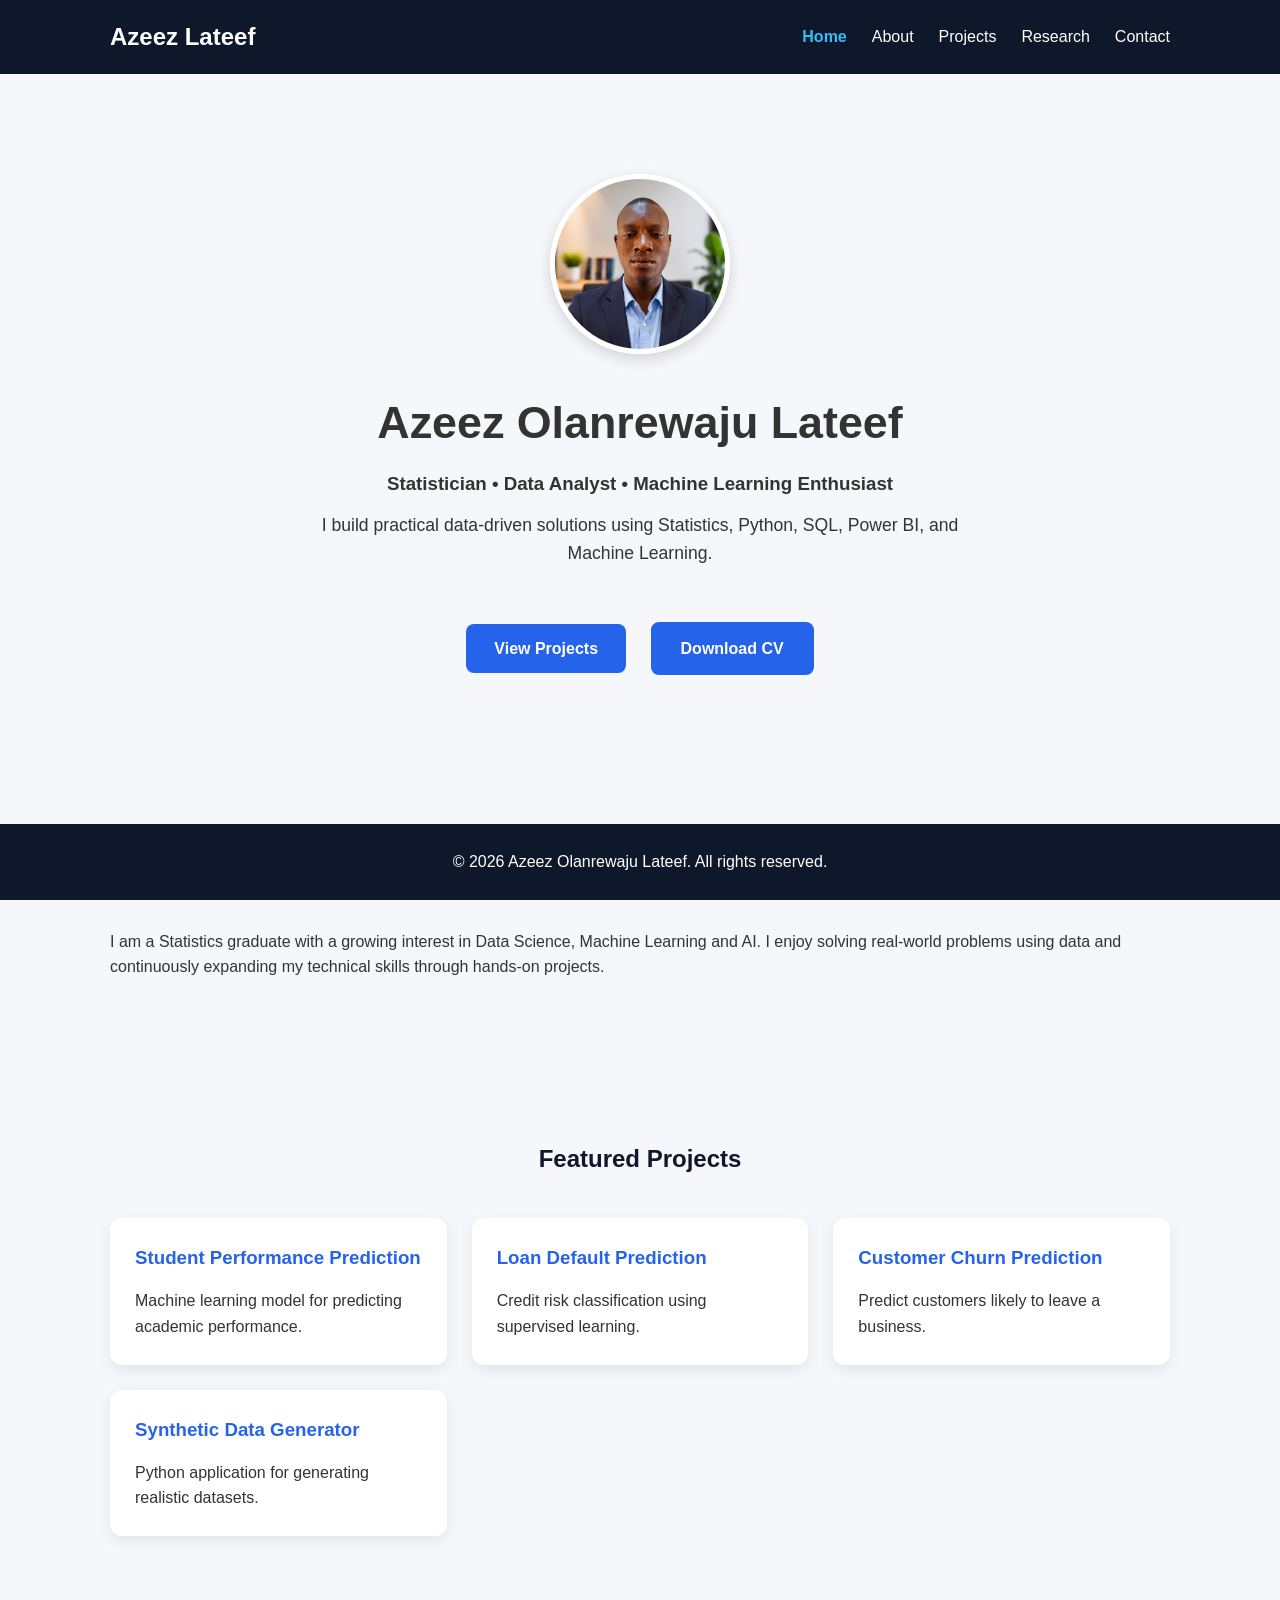
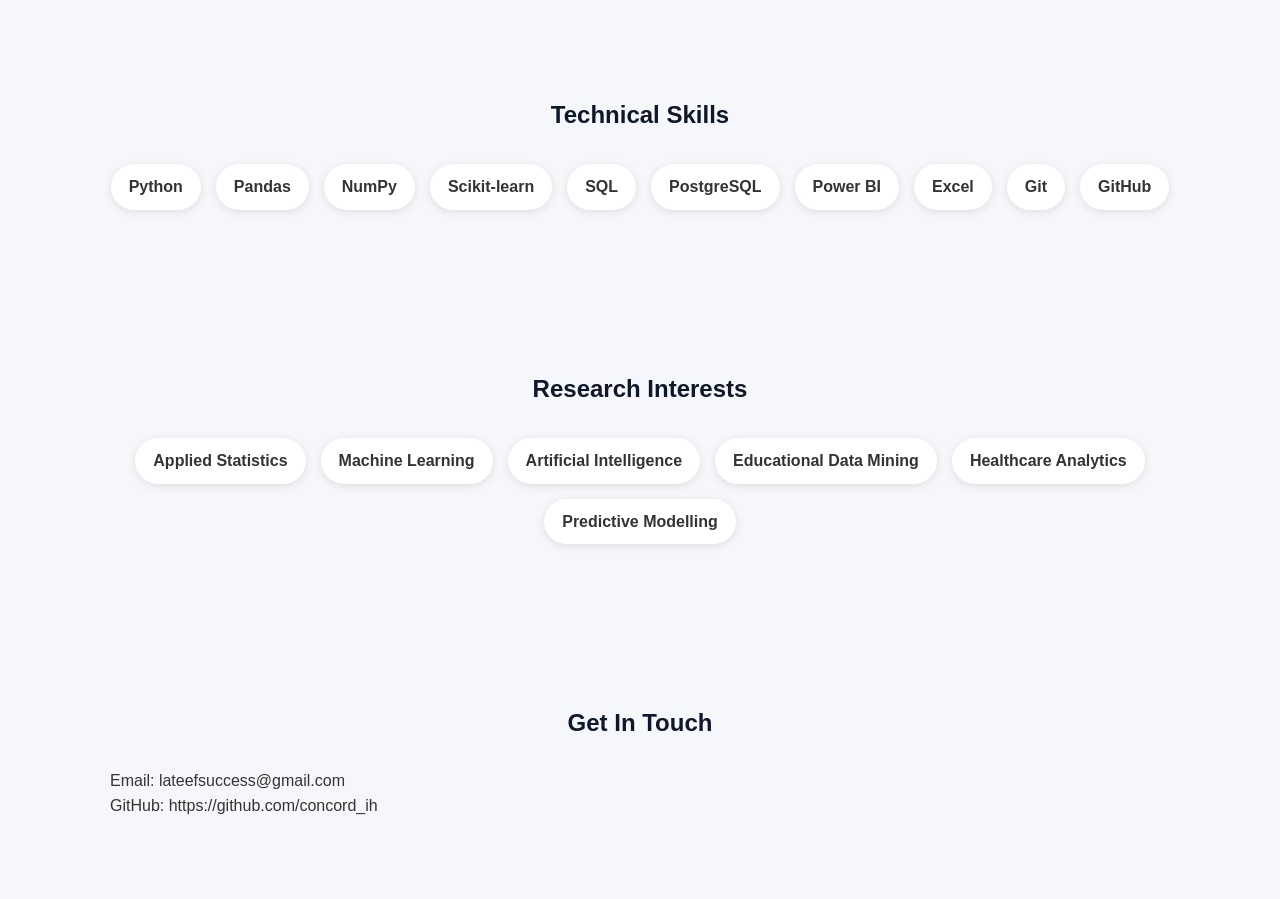
==== index.html @ 9a73d14c "Add files via upload" ====
<!DOCTYPE html>
<html lang="en">
<head>
    <meta charset="UTF-8">
    <meta name="viewport" content="width=device-width, initial-scale=1.0">
    <title>Azeez Olanrewaju Lateef | Portfolio</title>

    <link rel="stylesheet" href="css/style.css">
</head>
<body>

    <!-- Navigation -->
    <header>
        <nav>
            <h2>Azeez Lateef</h2>

            <ul>
                <li><a href="index.html">Home</a></li>
                <li><a href="about.html">About</a></li>
                <li><a href="projects.html">Projects</a></li>
                <li><a href="research.html">Research</a></li>
                <li><a href="contact.html">Contact</a></li>
            </ul>
        </nav>
    </header>

<!-- Hero -->
<section id="hero">

    <img src="images/profile-picture.png" alt="Azeez Olanrewaju Lateef">

    <h1>Azeez Olanrewaju Lateef</h1>

    <h3>Statistician • Data Analyst • Machine Learning Enthusiast</h3>

    <p>
        I build practical data-driven solutions using Statistics,
        Python, SQL, Power BI, and Machine Learning.
    </p>

    <div class="hero-buttons">
        <a class="btn" href="projects.html">View Projects</a>
        <a class="btn-outline" href="assets/cv.pdf" target="_blank">Download CV</a>
    </div>

</section>

    <!-- About Preview -->
    <section>

        <h2>About Me</h2>

        <p>
            I am a Statistics graduate with a growing interest in Data Science,
            Machine Learning and AI. I enjoy solving real-world problems using
            data and continuously expanding my technical skills through
            hands-on projects.
        </p>

    </section>

    <!-- Featured Projects -->
<section>

    <h2>Featured Projects</h2>

    <div class="projects">

        <div class="card">
            <h3>Student Performance Prediction</h3>
            <p>
                Machine learning model for predicting academic performance.
            </p>
        </div>

        <div class="card">
            <h3>Loan Default Prediction</h3>
            <p>
                Credit risk classification using supervised learning.
            </p>
        </div>

        <div class="card">
            <h3>Customer Churn Prediction</h3>
            <p>
                Predict customers likely to leave a business.
            </p>
        </div>

        <div class="card">
            <h3>Synthetic Data Generator</h3>
            <p>
                Python application for generating realistic datasets.
            </p>
        </div>

    </div>

</section>

    <!-- Skillset -->
     <section>

    <h2>Technical Skills</h2>

    <div class="skills">

        <span>Python</span>
        <span>Pandas</span>
        <span>NumPy</span>
        <span>Scikit-learn</span>
        <span>SQL</span>
        <span>PostgreSQL</span>
        <span>Power BI</span>
        <span>Excel</span>
        <span>Git</span>
        <span>GitHub</span>

    </div>

</section>

    <!-- Research -->
<section>

    <h2>Research Interests</h2>

    <div class="skills">

        <span>Applied Statistics</span>
        <span>Machine Learning</span>
        <span>Artificial Intelligence</span>
        <span>Educational Data Mining</span>
        <span>Healthcare Analytics</span>
        <span>Predictive Modelling</span>

    </div>

</section>

    <!-- Contact -->
<section>

    <h2>Get In Touch</h2>

    <p>Email: lateefsuccess@gmail.com</p>

    <p>GitHub: https://github.com/concord_ih</p>

</section>

    <!-- Footer -->
<footer>

    <p>&copy; 2026 Azeez Olanrewaju Lateef. All rights reserved.</p>

</footer>

    <script src="js/script.js"></script>

</body>
</html>
---- css/style.css ----
/* ---------- Reset ---------- */

*{
    margin:0;
    padding:0;
    box-sizing:border-box;
}

html{
    scroll-behavior:smooth;
}

body{
    font-family:Arial, Helvetica, sans-serif;
    line-height:1.6;
    background:#f5f7fa;
    color:#333;
}

/* ---------- Navigation ---------- */

header{
    background:#0f172a;
    color:#fff;
    position:sticky;
    top:0;
}

nav{
    max-width:1100px;
    margin:auto;
    display:flex;
    justify-content:space-between;
    align-items:center;
    padding:18px 20px;
}

nav ul{
    display:flex;
    list-style:none;
    gap:25px;
}

nav a{
    color:white;
    text-decoration:none;
    transition:.3s;
}

nav a:hover{
    color:#38bdf8;
}

/* ---------- General Sections ---------- */

section{
    max-width:1100px;
    margin:auto;
    padding:80px 20px;
}

section h2{
    text-align:center;
    margin-bottom:25px;
    color:#0f172a;
}

/* ---------- Hero ---------- */

#hero{
    text-align:center;
    padding:100px 20px;
}

#hero img{
    width:180px;
    height:180px;
    border-radius:50%;
    object-fit:cover;
    border:5px solid white;
    box-shadow:0 5px 15px rgba(0,0,0,.15);
    margin-bottom:25px;
}

#hero h1{
    font-size:2.8rem;
    margin-bottom:10px;
}

#hero p{
    max-width:700px;
    margin:12px auto;
    font-size:1.1rem;
}

#hero a{
    display:inline-block;
    margin-top:25px;
    padding:12px 28px;
    background:#2563eb;
    color:white;
    text-decoration:none;
    border-radius:8px;
    transition:.3s;
}

#hero a:hover{
    background:#1d4ed8;
}

/* ---------- Lists ---------- */

section ul{
    max-width:700px;
    margin:20px auto;
}

section li{
    margin:10px 0;
}

/* ---------- Contact ---------- */

#contact p{
    text-align:center;
    margin:10px 0;
}

/* ---------- Footer ---------- */

footer{
    background:#0f172a;
    color:white;
    text-align:center;
    padding:25px;
    position: fixed;
    bottom: 0;
    left: 0;
    width: 100%;
}

/* ---------- Responsive ---------- */

@media(max-width:768px){

    nav{
        flex-direction:column;
        gap:15px;
    }

    nav ul{
        flex-wrap:wrap;
        justify-content:center;
        gap:15px;
    }

    #hero h1{
        font-size:2rem;
    }

    #hero p{
        font-size:1rem;
    }
}

/* Buttons */

.hero-buttons{
    margin-top:30px;
}

.btn,
.btn-outline{
    display:inline-block;
    margin:10px;
    padding:12px 25px;
    text-decoration:none;
    border-radius:8px;
    font-weight:bold;
}

.btn{
    background:#2563eb;
    color:white;
}

.btn:hover{
    background:#1d4ed8;
}

.btn-outline{
    border:2px solid #2563eb;
    color:#2563eb;
}

.btn-outline:hover{
    background:#2563eb;
    color:white;
}

/* Skills */

.skills{
    display:flex;
    flex-wrap:wrap;
    justify-content:center;
    gap:15px;
    margin-top:30px;
}

.skills span{
    background:white;
    padding:10px 18px;
    border-radius:25px;
    box-shadow:0 2px 8px rgba(0,0,0,.1);
    font-weight:bold;
}

/* Project Cards */

.projects{
    display:grid;
    grid-template-columns:repeat(auto-fit,minmax(250px,1fr));
    gap:25px;
    margin-top:40px;
}

.card{
    background:white;
    padding:25px;
    border-radius:12px;
    box-shadow:0 5px 15px rgba(0,0,0,.08);
    transition:.3s;
}

.card:hover{
    transform:translateY(-8px);
}

.card h3{
    margin-bottom:15px;
    color:#2563eb;
}
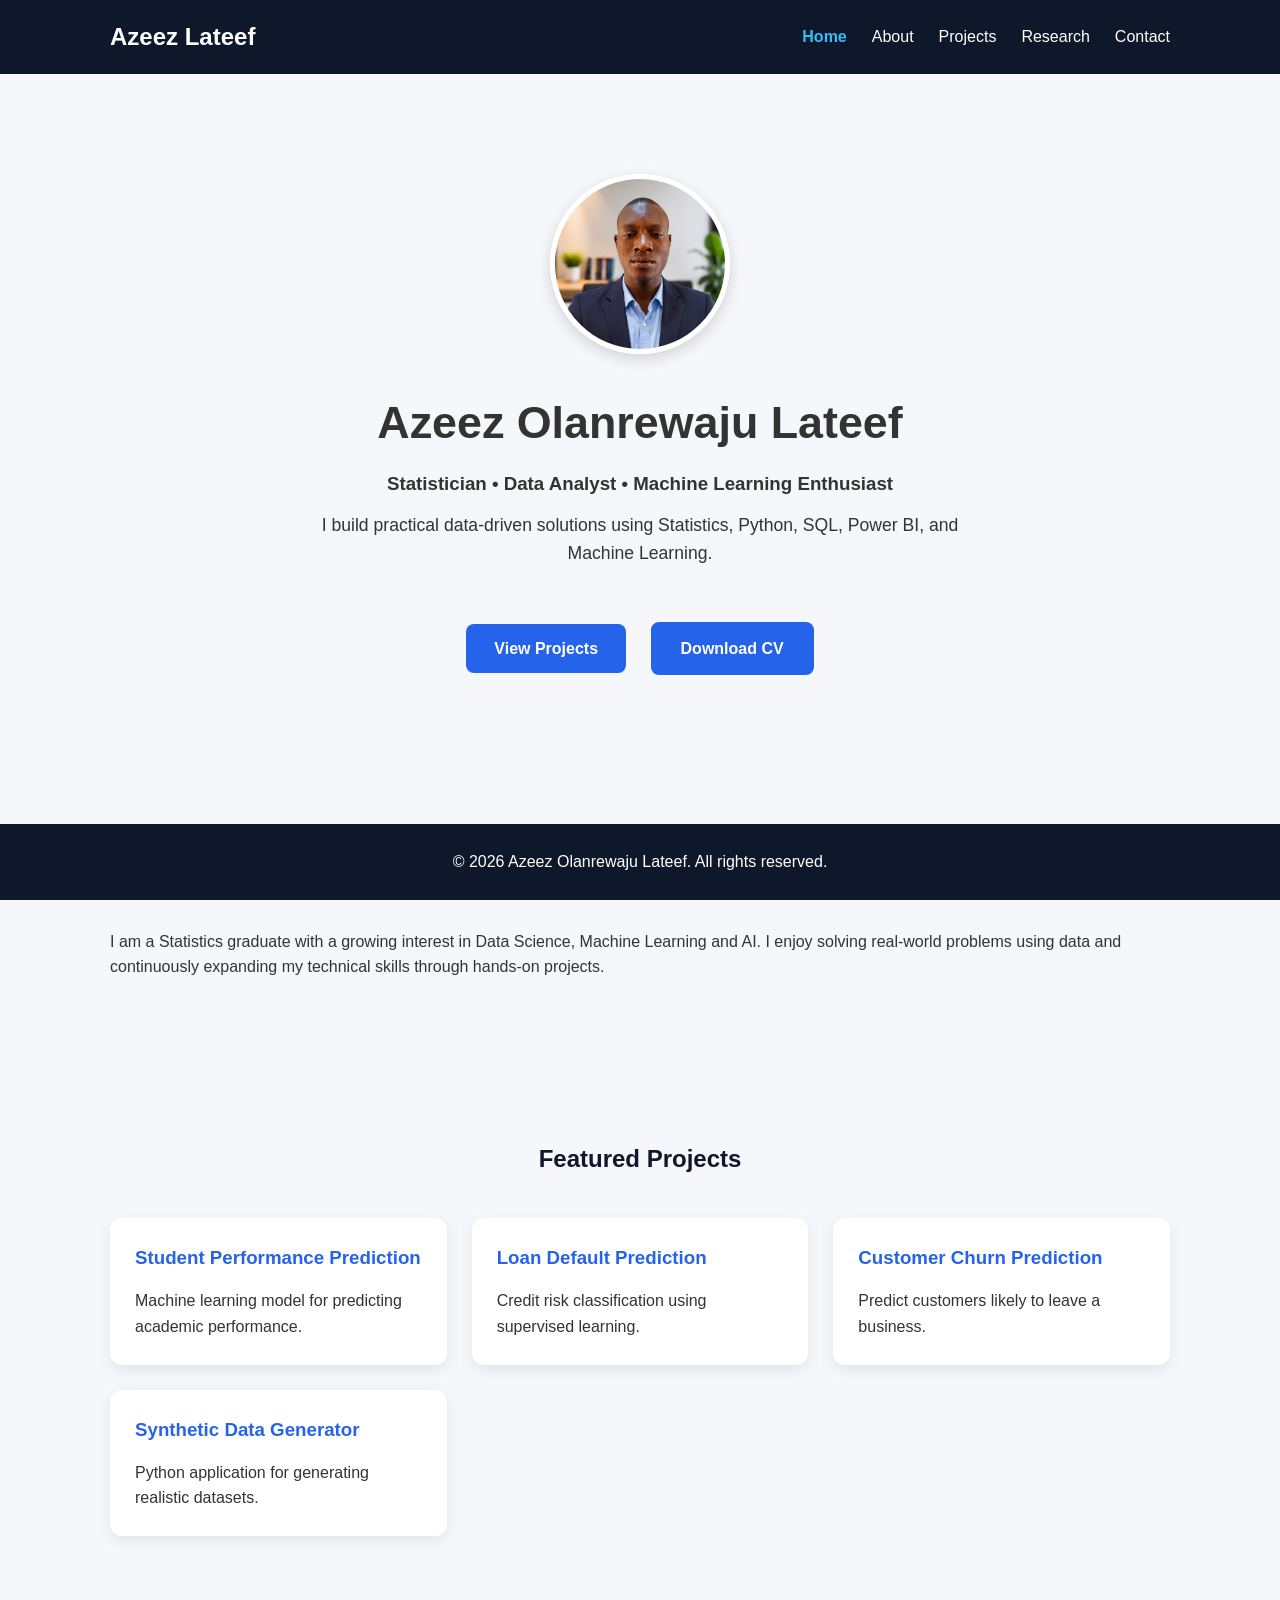
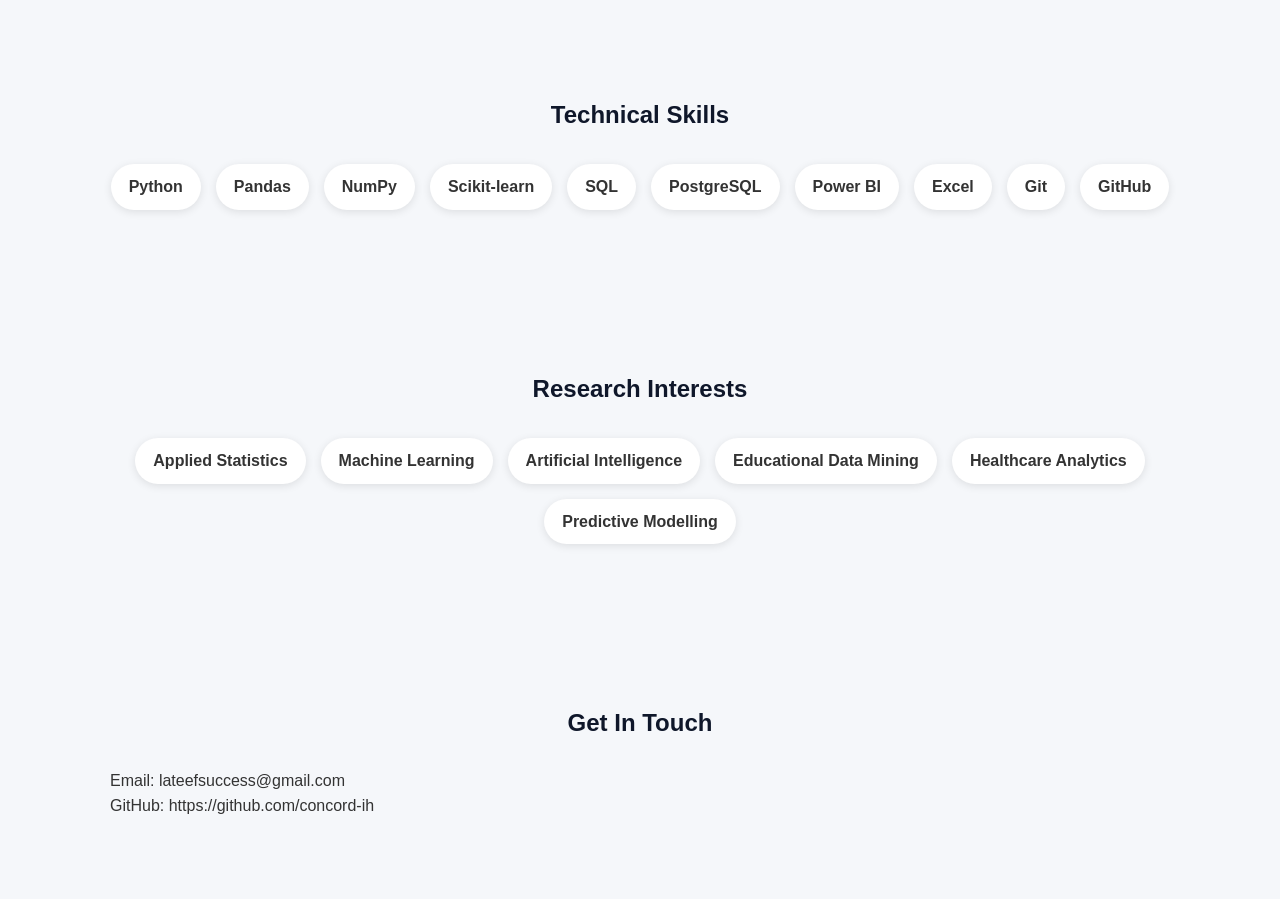
==== commit b4a1c7fd: "Update index.html" ====
--- a/index.html
+++ b/index.html
@@ -145,7 +145,7 @@
 
     <p>Email: lateefsuccess@gmail.com</p>
 
-    <p>GitHub: https://github.com/concord_ih</p>
+    <p>GitHub: https://github.com/concord-ih</p>
 
 </section>
 
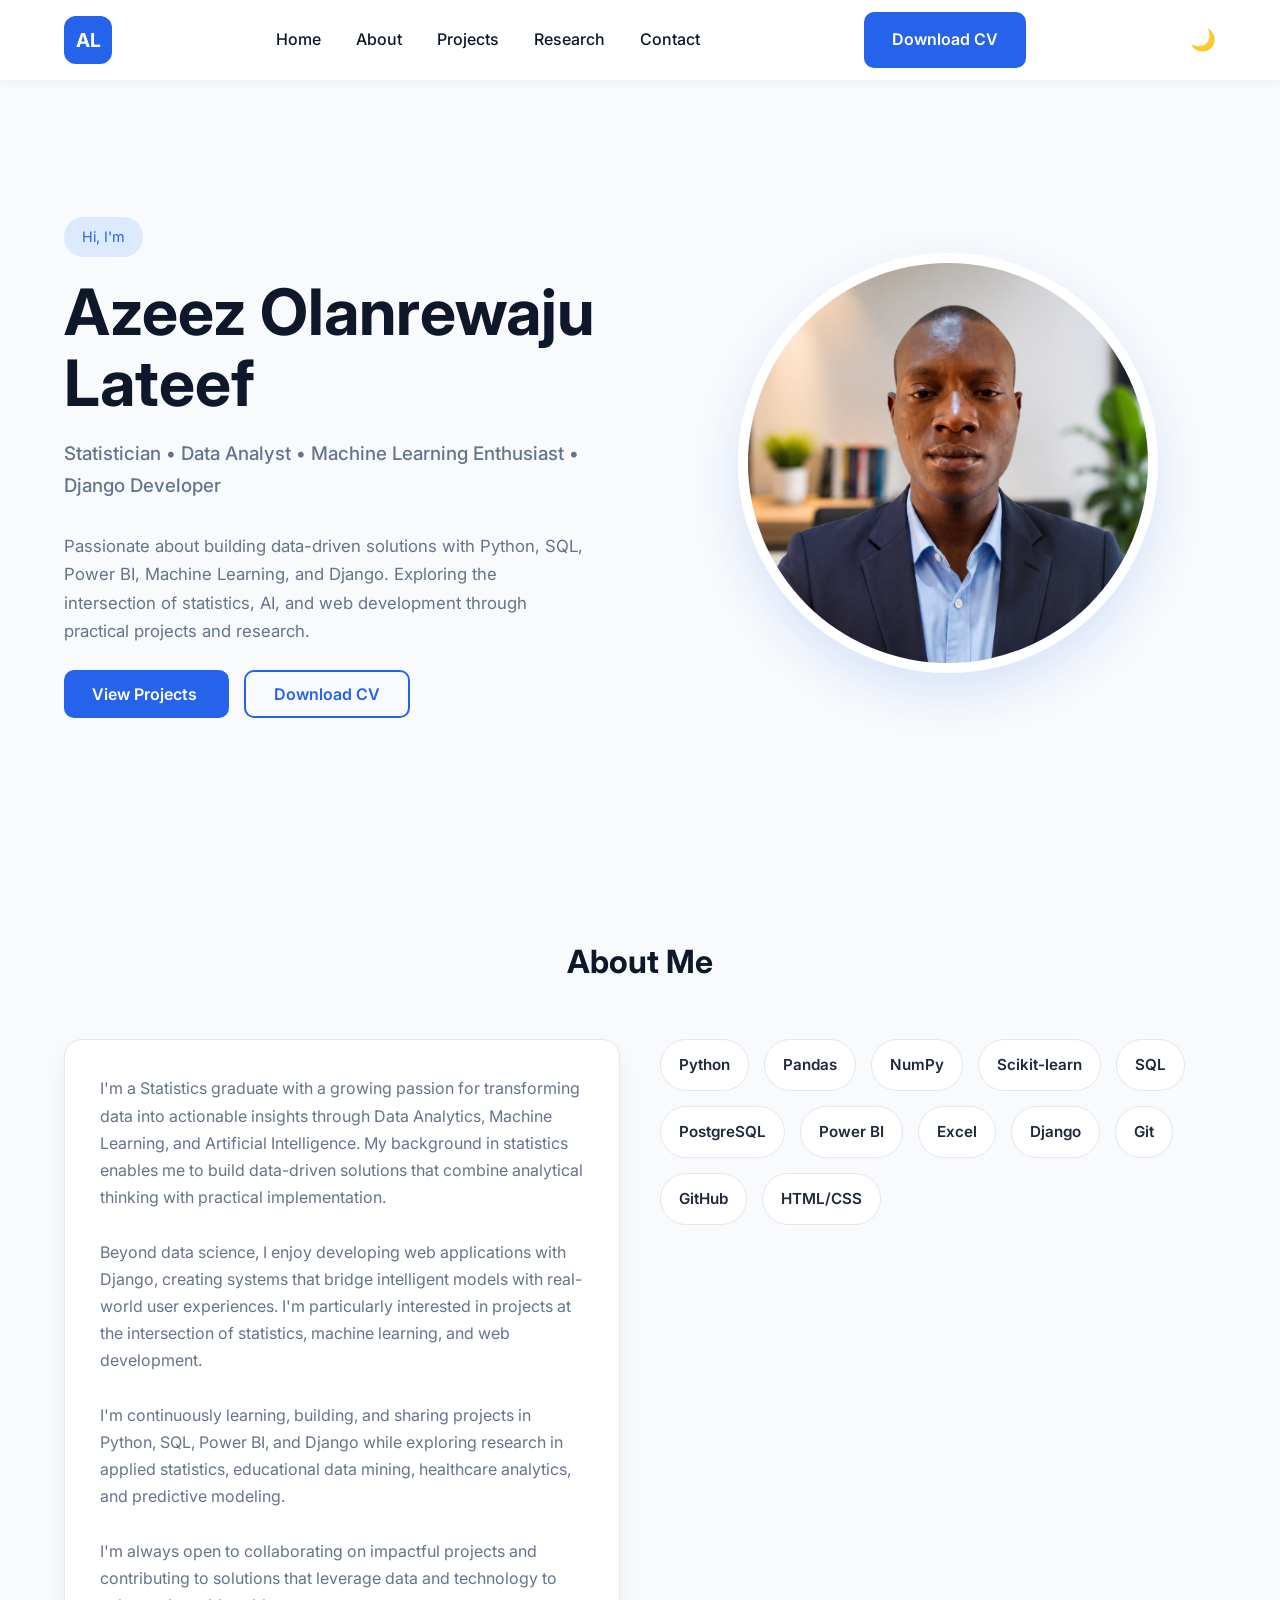
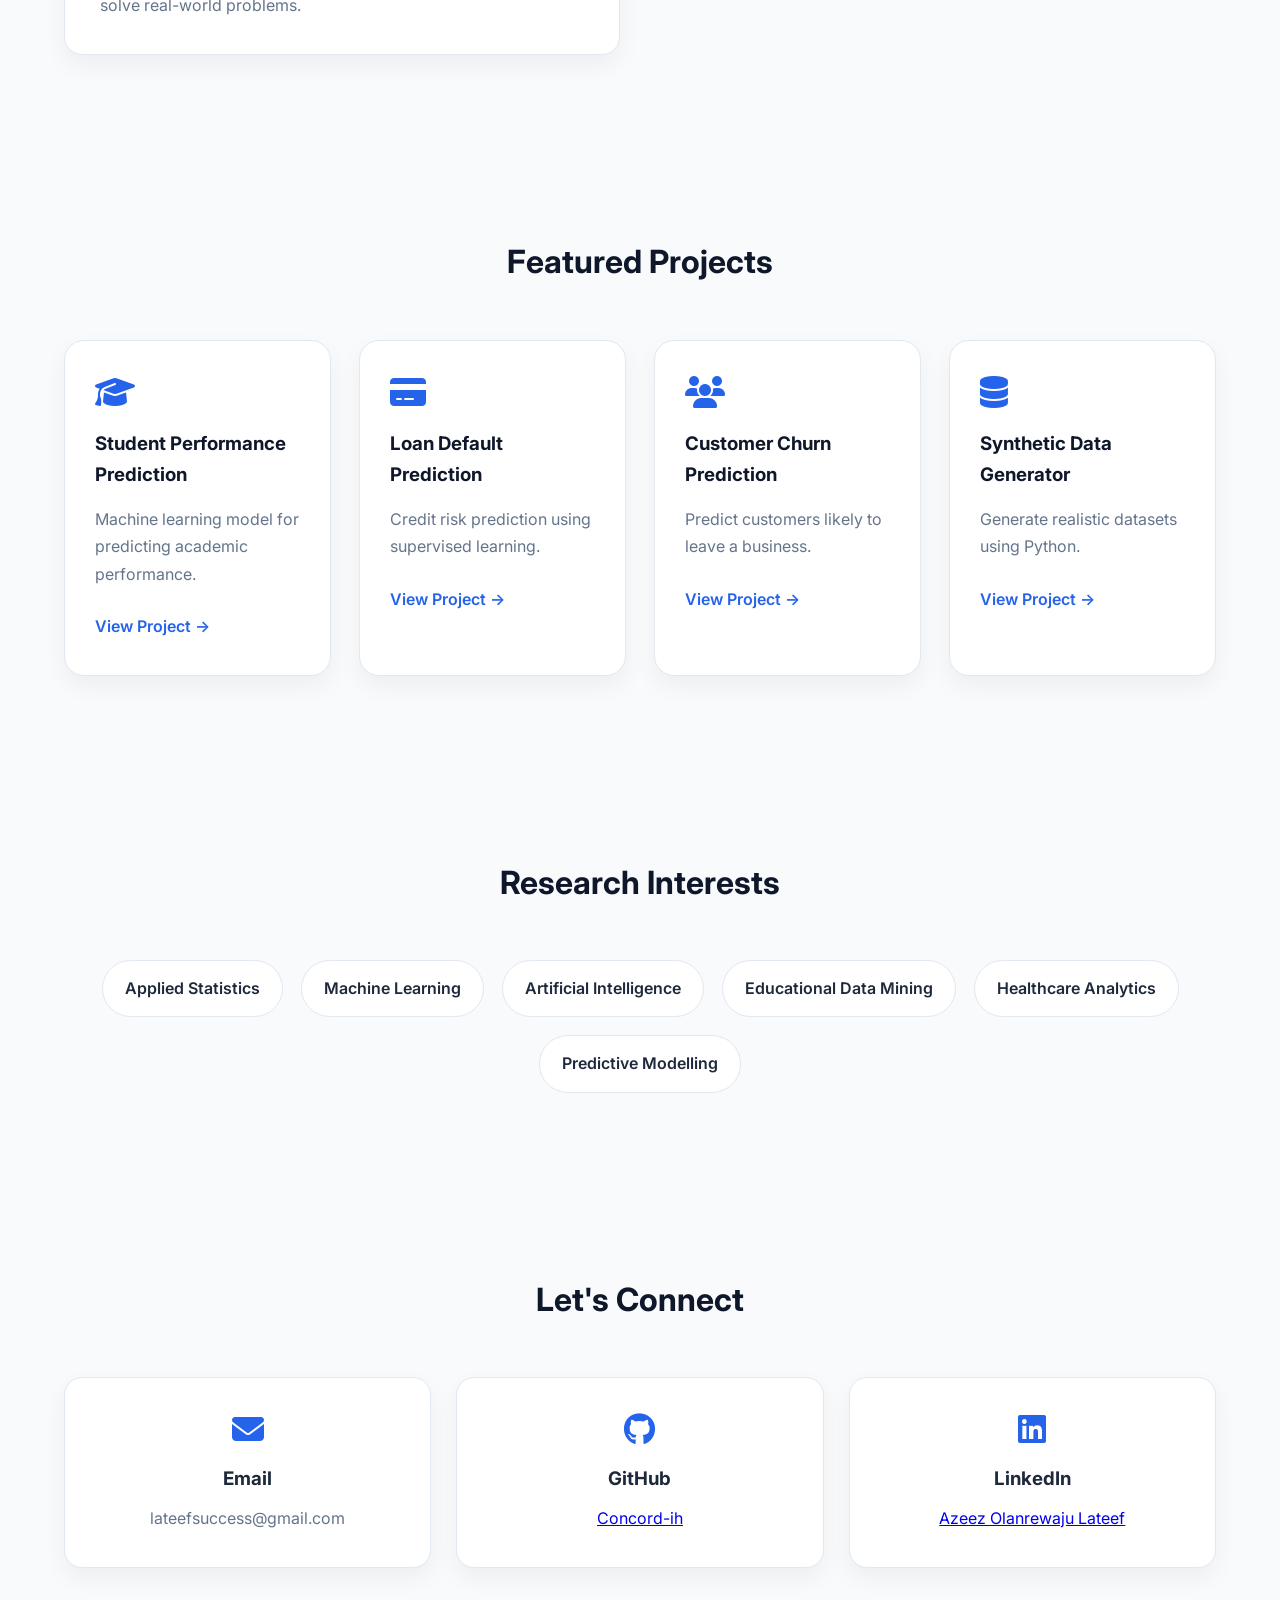
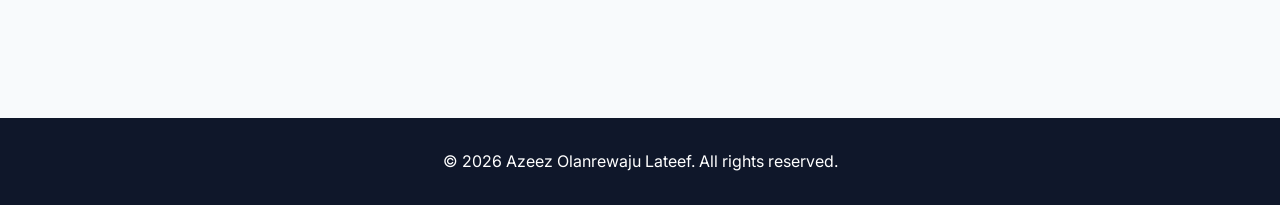
==== commit cfdc927c: "Revert to a single page design" ====
--- a/index.html
+++ b/index.html
@@ -1,162 +1,414 @@
 <!DOCTYPE html>
 <html lang="en">
+
 <head>
+
     <meta charset="UTF-8">
     <meta name="viewport" content="width=device-width, initial-scale=1.0">
+
     <title>Azeez Olanrewaju Lateef | Portfolio</title>
 
+    <!-- Google Font -->
+    <link rel="preconnect" href="https://fonts.googleapis.com">
+    <link rel="preconnect" href="https://fonts.gstatic.com" crossorigin>
+
+    <link href="https://fonts.googleapis.com/css2?family=Inter:wght@300;400;500;600;700;800&display=swap" rel="stylesheet">
+
+    <!-- Font Awesome -->
+    <link rel="stylesheet"
+    href="https://cdnjs.cloudflare.com/ajax/libs/font-awesome/6.7.2/css/all.min.css">
+
     <link rel="stylesheet" href="css/style.css">
+
 </head>
+
 <body>
 
-    <!-- Navigation -->
-    <header>
-        <nav>
-            <h2>Azeez Lateef</h2>
-
-            <ul>
-                <li><a href="index.html">Home</a></li>
-                <li><a href="about.html">About</a></li>
-                <li><a href="projects.html">Projects</a></li>
-                <li><a href="research.html">Research</a></li>
-                <li><a href="contact.html">Contact</a></li>
-            </ul>
-        </nav>
-    </header>
-
-<!-- Hero -->
-<section id="hero">
-
-    <img src="images/profile-picture.png" alt="Azeez Olanrewaju Lateef">
-
-    <h1>Azeez Olanrewaju Lateef</h1>
-
-    <h3>Statistician • Data Analyst • Machine Learning Enthusiast</h3>
-
-    <p>
-        I build practical data-driven solutions using Statistics,
-        Python, SQL, Power BI, and Machine Learning.
-    </p>
-
-    <div class="hero-buttons">
-        <a class="btn" href="projects.html">View Projects</a>
-        <a class="btn-outline" href="assets/cv.pdf" target="_blank">Download CV</a>
+<!-- ================= NAVBAR ================= -->
+
+<header>
+
+    <nav class="container">
+
+        <div class="logo">
+            AL
+        </div>
+
+        <ul>
+
+            <li><a href="#home">Home</a></li>
+
+            <li><a href="#about">About</a></li>
+
+            <li><a href="#projects">Projects</a></li>
+
+            <li><a href="#research">Research</a></li>
+
+            <li><a href="#contact">Contact</a></li>
+
+        </ul>
+
+        <a href="assets/cv.pdf" class="btn" target="_blank">
+            Download CV
+        </a>
+
+        <button class="theme-btn">
+    🌙
+        </button>
+
+    </nav>
+
+</header>
+
+
+
+<!-- ================= HERO ================= -->
+
+
+<section id="home" class="hero container">
+
+    <div class="hero-text">
+
+        <span class="badge">
+            Hi, I'm
+        </span>
+
+        <h1>
+            Azeez Olanrewaju Lateef
+        </h1>
+
+        <h3>
+            Statistician • Data Analyst • Machine Learning Enthusiast • Django Developer
+        </h3>
+
+        <p>
+
+            Passionate about building data-driven solutions with Python,
+            SQL, Power BI, Machine Learning, and Django.
+            Exploring the intersection of statistics, AI,
+            and web development through practical projects and research.
+
+        </p>
+
+        <div class="buttons">
+
+            <a href="#projects" class="btn">
+
+                View Projects
+
+            </a>
+
+            <a href="assets/cv.pdf"
+            class="btn-outline"
+            target="_blank">
+
+                Download CV
+
+            </a>
+
+        </div>
+
+    </div>
+
+
+    <div class="hero-image">
+
+        <img src="images/profile-picture.png"
+        alt="Profile">
+
+    </div>
+
+</section
+
+<!-- ================= ABOUT ================= -->
+
+<section id="about" class="container">
+
+    <div class="section-title">
+
+        <h2>About Me</h2>
+
+    </div>
+
+
+    <div class="about-grid">
+
+        <div class="about-card">
+
+            <p>
+
+                I'm a Statistics graduate with a growing passion for transforming data into actionable insights
+                through Data Analytics, Machine Learning, and Artificial Intelligence.
+                My background in statistics enables me to build data-driven solutions that
+                combine analytical thinking with practical implementation.
+
+            </p>
+
+            <br>
+
+            <p>
+
+                Beyond data science, I enjoy developing web applications with Django, creating systems that bridge intelligent
+                models with real-world user experiences.
+                I'm particularly interested in projects at the intersection of statistics, machine learning, and web development.
+
+            </p>
+
+            <br>
+
+            <p>
+
+                I'm continuously learning, building, and sharing projects in Python, SQL, Power BI,
+                and Django while exploring research in applied statistics, educational data mining,
+                healthcare analytics, and predictive modeling.
+
+            </p>
+
+            <br>
+
+            <p>
+
+                I'm always open to collaborating on impactful projects and contributing to solutions that
+                leverage data and technology to solve real-world problems.
+
+            </p>
+
+        </div>
+
+
+        <div class="skills">
+
+            <span>Python</span>
+
+            <span>Pandas</span>
+
+            <span>NumPy</span>
+
+            <span>Scikit-learn</span>
+
+            <span>SQL</span>
+
+            <span>PostgreSQL</span>
+
+            <span>Power BI</span>
+
+            <span>Excel</span>
+
+            <span>Django</span>
+
+            <span>Git</span>
+
+            <span>GitHub</span>
+
+            <span>HTML/CSS</span>
+
+        </div>
+
     </div>
 
 </section>
 
-    <!-- About Preview -->
-    <section>
-
-        <h2>About Me</h2>
-
-        <p>
-            I am a Statistics graduate with a growing interest in Data Science,
-            Machine Learning and AI. I enjoy solving real-world problems using
-            data and continuously expanding my technical skills through
-            hands-on projects.
-        </p>
-
-    </section>
-
-    <!-- Featured Projects -->
-<section>
-
-    <h2>Featured Projects</h2>
-
-    <div class="projects">
+
+
+
+<!-- ================= PROJECTS ================= -->
+
+<section id="projects" class="container">
+
+    <div class="section-title">
+
+        <h2>Featured Projects</h2>
+
+    </div>
+
+
+    <div class="project-grid">
 
         <div class="card">
-            <h3>Student Performance Prediction</h3>
-            <p>
+
+            <i class="fa-solid fa-graduation-cap"></i>
+
+            <h3>
+
+                Student Performance Prediction
+
+            </h3>
+
+            <p>
+
                 Machine learning model for predicting academic performance.
-            </p>
-        </div>
+
+            </p>
+
+            <a href="#">View Project →</a>
+
+        </div>
+
+
 
         <div class="card">
-            <h3>Loan Default Prediction</h3>
-            <p>
-                Credit risk classification using supervised learning.
-            </p>
-        </div>
+
+            <i class="fa-solid fa-credit-card"></i>
+
+            <h3>
+
+                Loan Default Prediction
+
+            </h3>
+
+            <p>
+
+                Credit risk prediction using supervised learning.
+
+            </p>
+
+            <a href="#">View Project →</a>
+
+        </div>
+
+
 
         <div class="card">
-            <h3>Customer Churn Prediction</h3>
-            <p>
+
+            <i class="fa-solid fa-users"></i>
+
+            <h3>
+
+                Customer Churn Prediction
+
+            </h3>
+
+            <p>
+
                 Predict customers likely to leave a business.
-            </p>
-        </div>
+
+            </p>
+
+            <a href="#">View Project →</a>
+
+        </div>
+
+
 
         <div class="card">
-            <h3>Synthetic Data Generator</h3>
-            <p>
-                Python application for generating realistic datasets.
-            </p>
+
+            <i class="fa-solid fa-database"></i>
+
+            <h3>
+
+                Synthetic Data Generator
+
+            </h3>
+
+            <p>
+
+                Generate realistic datasets using Python.
+
+            </p>
+
+            <a href="#">View Project →</a>
+
         </div>
 
     </div>
 
 </section>
 
-    <!-- Skillset -->
-     <section>
-
-    <h2>Technical Skills</h2>
-
-    <div class="skills">
-
-        <span>Python</span>
-        <span>Pandas</span>
-        <span>NumPy</span>
-        <span>Scikit-learn</span>
-        <span>SQL</span>
-        <span>PostgreSQL</span>
-        <span>Power BI</span>
-        <span>Excel</span>
-        <span>Git</span>
-        <span>GitHub</span>
+
+
+
+<!-- ================= RESEARCH ================= -->
+
+<section id="research" class="container">
+
+    <div class="section-title">
+
+        <h2>Research Interests</h2>
+
+    </div>
+
+
+    <div class="research">
+
+        <span>Applied Statistics</span>
+
+        <span>Machine Learning</span>
+
+        <span>Artificial Intelligence</span>
+
+        <span>Educational Data Mining</span>
+
+        <span>Healthcare Analytics</span>
+
+        <span>Predictive Modelling</span>
 
     </div>
 
 </section>
 
-    <!-- Research -->
-<section>
-
-    <h2>Research Interests</h2>
-
-    <div class="skills">
-
-        <span>Applied Statistics</span>
-        <span>Machine Learning</span>
-        <span>Artificial Intelligence</span>
-        <span>Educational Data Mining</span>
-        <span>Healthcare Analytics</span>
-        <span>Predictive Modelling</span>
+
+
+
+<!-- ================= CONTACT ================= -->
+
+<section id="contact" class="container">
+
+    <div class="section-title">
+
+        <h2>Let's Connect</h2>
+
+    </div>
+
+
+    <div class="contact-grid">
+
+        <div class="contact-card">
+
+            <i class="fa-solid fa-envelope"></i>
+
+            <h3>Email</h3>
+
+            <p>lateefsuccess@gmail.com</p>
+
+        </div>
+
+
+
+        <div class="contact-card">
+
+            <i class="fa-brands fa-github"></i>
+
+            <h3>GitHub</h3>
+
+            <p><a href="http://github.com/Concord-ih">Concord-ih</a></p>
+
+        </div>
+
+
+
+        <div class="contact-card">
+
+            <i class="fa-brands fa-linkedin"></i>
+
+            <h3>LinkedIn</h3>
+
+            <p><a href="http://www.linkedin.com/in/azeez-olanrewaju-lateef-12a8ba190">Azeez Olanrewaju Lateef</a></p>
+
+        </div>
 
     </div>
 
 </section>
 
-    <!-- Contact -->
-<section>
-
-    <h2>Get In Touch</h2>
-
-    <p>Email: lateefsuccess@gmail.com</p>
-
-    <p>GitHub: https://github.com/concord-ih</p>
-
-</section>
-
-    <!-- Footer -->
+
+
+
 <footer>
 
-    <p>&copy; 2026 Azeez Olanrewaju Lateef. All rights reserved.</p>
+    © 2026 Azeez Olanrewaju Lateef. All rights reserved.
 
 </footer>
 
-    <script src="js/script.js"></script>
-
 </body>
+
 </html>
--- a/css/style.css
+++ b/css/style.css
@@ -1,4 +1,6 @@
-/* ---------- Reset ---------- */
+/* ===========================
+   RESET
+=========================== */
 
 *{
     margin:0;
@@ -11,233 +13,773 @@
 }
 
 body{
-    font-family:Arial, Helvetica, sans-serif;
-    line-height:1.6;
-    background:#f5f7fa;
-    color:#333;
-}
-
-/* ---------- Navigation ---------- */
+    font-family:'Inter',sans-serif;
+    background:#f8fafc;
+    color:#1e293b;
+    line-height:1.7;
+}
+
+/* ===========================
+   VARIABLES
+=========================== */
+
+:root{
+
+    --primary:#2563eb;
+    --dark:#0f172a;
+    --light:#ffffff;
+    --gray:#64748b;
+    --border:#e2e8f0;
+
+}
+
+/* ===========================
+   GLOBAL
+=========================== */
+
+.container{
+
+    width:90%;
+    max-width:1200px;
+    margin:auto;
+
+}
+
+section{
+
+    padding:90px 0;
+
+}
+
+.section-title{
+
+    text-align:center;
+    margin-bottom:50px;
+
+}
+
+.section-title h2{
+
+    font-size:2rem;
+    color:var(--dark);
+
+}
+
+/* ===========================
+   NAVBAR
+=========================== */
 
 header{
-    background:#0f172a;
-    color:#fff;
+
     position:sticky;
     top:0;
+    background:white;
+    z-index:1000;
+    box-shadow:0 2px 12px rgba(0,0,0,.05);
+
 }
 
 nav{
-    max-width:1100px;
-    margin:auto;
+
+    height:80px;
+
     display:flex;
+
+    align-items:center;
+
     justify-content:space-between;
+
+}
+
+.logo{
+
+    width:48px;
+
+    height:48px;
+
+    border-radius:12px;
+
+    background:var(--primary);
+
+    color:white;
+
+    display:flex;
+
+    justify-content:center;
+
     align-items:center;
-    padding:18px 20px;
+
+    font-weight:700;
+
+    font-size:1.2rem;
+
 }
 
 nav ul{
+
+    list-style:none;
+
     display:flex;
-    list-style:none;
+
+    gap:35px;
+
+}
+
+nav ul li a{
+
+    text-decoration:none;
+
+    color:var(--dark);
+
+    font-weight:500;
+
+    transition:.3s;
+
+}
+
+nav ul li a:hover{
+
+    color:var(--primary);
+
+}
+
+/* ===========================
+   BUTTONS
+=========================== */
+
+.btn{
+
+    background:var(--primary);
+
+    color:white;
+
+    text-decoration:none;
+
+    padding:14px 28px;
+
+    border-radius:10px;
+
+    font-weight:600;
+
+    transition:.3s;
+
+}
+
+.btn:hover{
+
+    background:#1d4ed8;
+
+}
+
+.btn-outline{
+
+    border:2px solid var(--primary);
+
+    color:var(--primary);
+
+    text-decoration:none;
+
+    padding:12px 28px;
+
+    border-radius:10px;
+
+    font-weight:600;
+
+    margin-left:15px;
+
+    transition:.3s;
+
+}
+
+.btn-outline:hover{
+
+    background:var(--primary);
+
+    color:white;
+
+}
+
+/* ===========================
+   HERO
+=========================== */
+
+.hero{
+
+    display:grid;
+
+    grid-template-columns:1fr 1fr;
+
+    gap:80px;
+
+    align-items:center;
+
+    min-height:85vh;
+
+}
+
+.badge{
+
+    display:inline-block;
+
+    background:#dbeafe;
+
+    color:var(--primary);
+
+    padding:8px 18px;
+
+    border-radius:30px;
+
+    font-size:.9rem;
+
+    margin-bottom:20px;
+
+}
+
+.hero h1{
+
+    font-size:4rem;
+
+    line-height:1.1;
+
+    color:var(--dark);
+
+}
+
+.hero h3{
+
+    margin-top:20px;
+
+    color:var(--gray);
+
+    font-weight:500;
+
+}
+
+.hero p{
+
+    margin:30px 0;
+
+    font-size:1.05rem;
+
+    color:var(--gray);
+
+    max-width:520px;
+
+}
+
+.buttons{
+
+    margin-top:35px;
+
+}
+
+.hero-image{
+
+    display:flex;
+
+    justify-content:center;
+
+}
+
+.hero-image img{
+
+    width:420px;
+
+    height:420px;
+
+    border-radius:50%;
+
+    object-fit:cover;
+
+    border:10px solid white;
+
+    box-shadow:0 20px 50px rgba(37,99,235,.15);
+
+}
+
+
+
+
+
+/* ===========================
+   ABOUT
+=========================== */
+
+.about-grid{
+
+    display:grid;
+
+    grid-template-columns:1fr 1fr;
+
+    gap:40px;
+
+    align-items:start;
+
+}
+
+.about-card{
+
+    background:var(--light);
+
+    padding:35px;
+
+    border-radius:18px;
+
+    box-shadow:0 10px 25px rgba(15,23,42,.05);
+
+    border:1px solid var(--border);
+
+}
+
+.about-card p{
+
+    color:var(--gray);
+
+}
+
+/* ===========================
+   SKILLS
+=========================== */
+
+.skills{
+
+    display:flex;
+
+    flex-wrap:wrap;
+
+    gap:15px;
+
+}
+
+.skills span{
+
+    background:white;
+
+    padding:12px 18px;
+
+    border-radius:999px;
+
+    border:1px solid var(--border);
+
+    font-size:.95rem;
+
+    font-weight:600;
+
+    transition:.25s;
+
+}
+
+.skills span:hover{
+
+    background:var(--primary);
+
+    color:white;
+
+    transform:translateY(-3px);
+
+}
+
+/* ===========================
+   PROJECTS
+=========================== */
+
+.project-grid{
+
+    display:grid;
+
+    grid-template-columns:repeat(auto-fit,minmax(260px,1fr));
+
+    gap:28px;
+
+}
+
+.card{
+
+    background:white;
+
+    padding:35px 30px;
+
+    border-radius:20px;
+
+    border:1px solid var(--border);
+
+    box-shadow:0 10px 25px rgba(15,23,42,.05);
+
+    transition:.3s;
+
+}
+
+.card:hover{
+
+    transform:translateY(-8px);
+
+    box-shadow:0 20px 40px rgba(15,23,42,.10);
+
+}
+
+.card i{
+
+    font-size:2rem;
+
+    color:var(--primary);
+
+    margin-bottom:20px;
+
+}
+
+.card h3{
+
+    margin-bottom:15px;
+
+    color:var(--dark);
+
+}
+
+.card p{
+
+    color:var(--gray);
+
+    margin-bottom:25px;
+
+}
+
+.card a{
+
+    text-decoration:none;
+
+    color:var(--primary);
+
+    font-weight:600;
+
+}
+
+.card a:hover{
+
+    text-decoration:underline;
+
+}
+
+
+
+
+
+
+/* ===========================
+   RESEARCH
+=========================== */
+
+.research{
+
+    display:flex;
+
+    flex-wrap:wrap;
+
+    justify-content:center;
+
+    gap:18px;
+
+}
+
+.research span{
+
+    background:white;
+
+    padding:14px 22px;
+
+    border-radius:999px;
+
+    border:1px solid var(--border);
+
+    font-weight:600;
+
+    transition:.3s;
+
+}
+
+.research span:hover{
+
+    background:var(--primary);
+
+    color:white;
+
+}
+
+/* ===========================
+   CONTACT
+=========================== */
+
+.contact-grid{
+
+    display:grid;
+
+    grid-template-columns:repeat(auto-fit,minmax(250px,1fr));
+
     gap:25px;
-}
-
-nav a{
+
+}
+
+.contact-card{
+
+    background:white;
+
+    padding:35px;
+
+    border-radius:18px;
+
+    border:1px solid var(--border);
+
+    text-align:center;
+
+    box-shadow:0 10px 25px rgba(15,23,42,.05);
+
+}
+
+.contact-card i{
+
+    font-size:2rem;
+
+    color:var(--primary);
+
+    margin-bottom:18px;
+
+}
+
+.contact-card h3{
+
+    margin-bottom:10px;
+
+}
+
+.contact-card p{
+
+    color:var(--gray);
+
+    word-break:break-word;
+
+}
+
+/* ===========================
+   FOOTER
+=========================== */
+
+footer{
+
+    background:var(--dark);
+
     color:white;
-    text-decoration:none;
-    transition:.3s;
-}
-
-nav a:hover{
-    color:#38bdf8;
-}
-
-/* ---------- General Sections ---------- */
-
-section{
-    max-width:1100px;
-    margin:auto;
-    padding:80px 20px;
-}
-
-section h2{
+
     text-align:center;
-    margin-bottom:25px;
+
+    padding:30px 20px;
+
+    margin-top:60px;
+
+}
+
+/* ===========================
+   RESPONSIVE
+=========================== */
+
+@media (max-width:900px){
+
+    nav{
+
+        height:auto;
+
+        padding:20px 0;
+
+        flex-direction:column;
+
+        gap:20px;
+
+    }
+
+    nav ul{
+
+        flex-wrap:wrap;
+
+        justify-content:center;
+
+        gap:20px;
+
+    }
+
+.hero{
+
+    min-height:90vh;
+
+    display:grid;
+
+    grid-template-columns:1.2fr .8fr;
+
+    align-items:center;
+
+    gap:80px;
+
+}
+
+.hero h1{
+
+    font-size:4.8rem;
+
+    line-height:1.05;
+
     color:#0f172a;
-}
-
-/* ---------- Hero ---------- */
-
-#hero{
-    text-align:center;
-    padding:100px 20px;
-}
-
-#hero img{
-    width:180px;
-    height:180px;
-    border-radius:50%;
+
+    margin:25px 0;
+
+    letter-spacing:-2px;
+
+}
+
+.hero p{
+
+    max-width:550px;
+
+    font-size:1.15rem;
+
+    color:#64748b;
+
+}
+
+.hero-image{
+
+    display:flex;
+
+    justify-content:center;
+
+}
+
+.hero-image img{
+
+    width:380px;
+
+    height:380px;
+
     object-fit:cover;
-    border:5px solid white;
-    box-shadow:0 5px 15px rgba(0,0,0,.15);
-    margin-bottom:25px;
-}
-
-#hero h1{
-    font-size:2.8rem;
-    margin-bottom:10px;
-}
-
-#hero p{
-    max-width:700px;
-    margin:12px auto;
-    font-size:1.1rem;
-}
-
-#hero a{
-    display:inline-block;
-    margin-top:25px;
-    padding:12px 28px;
-    background:#2563eb;
-    color:white;
-    text-decoration:none;
-    border-radius:8px;
-    transition:.3s;
-}
-
-#hero a:hover{
-    background:#1d4ed8;
-}
-
-/* ---------- Lists ---------- */
-
-section ul{
-    max-width:700px;
-    margin:20px auto;
-}
-
-section li{
-    margin:10px 0;
-}
-
-/* ---------- Contact ---------- */
-
-#contact p{
-    text-align:center;
-    margin:10px 0;
-}
-
-/* ---------- Footer ---------- */
-
-footer{
+
+    border-radius:24px;
+
+    box-shadow:0 25px 60px rgba(0,0,0,.12);
+
+}
+
+
+    .about-grid{
+
+        grid-template-columns:1fr;
+
+    }
+
+    .skills{
+
+        justify-content:center;
+
+    }
+
+}
+
+@media (max-width:600px){
+
+    section{
+
+        padding:70px 0;
+
+    }
+
+    .hero h1{
+
+        font-size:2.2rem;
+
+    }
+
+    .hero h3{
+
+        font-size:1rem;
+
+    }
+
+    .buttons{
+
+        display:flex;
+
+        flex-direction:column;
+
+        gap:15px;
+
+        align-items:center;
+
+    }
+
+    .btn-outline{
+
+        margin-left:0;
+
+    }
+
+    .section-title h2{
+
+        font-size:1.8rem;
+
+    }
+
+    .logo{
+
+        width:42px;
+
+        height:42px;
+
+    }
+
+}
+
+
+
+
+
+/* Dark Mode */
+
+.dark-mode{
+
+    background:#020617;
+    color:#e2e8f0;
+
+}
+
+
+.dark-mode header,
+.dark-mode .card,
+.dark-mode .about-card,
+.dark-mode .contact-card,
+.dark-mode .skills span,
+.dark-mode .research span{
+
     background:#0f172a;
     color:white;
-    text-align:center;
-    padding:25px;
-    position: fixed;
-    bottom: 0;
-    left: 0;
-    width: 100%;
-}
-
-/* ---------- Responsive ---------- */
-
-@media(max-width:768px){
-
-    nav{
-        flex-direction:column;
-        gap:15px;
-    }
-
-    nav ul{
-        flex-wrap:wrap;
-        justify-content:center;
-        gap:15px;
-    }
-
-    #hero h1{
-        font-size:2rem;
-    }
-
-    #hero p{
-        font-size:1rem;
-    }
-}
-
-/* Buttons */
-
-.hero-buttons{
-    margin-top:30px;
-}
-
-.btn,
-.btn-outline{
-    display:inline-block;
-    margin:10px;
-    padding:12px 25px;
-    text-decoration:none;
-    border-radius:8px;
-    font-weight:bold;
-}
-
-.btn{
-    background:#2563eb;
+}
+
+
+.dark-mode h1,
+.dark-mode h2,
+.dark-mode h3{
+
     color:white;
-}
-
-.btn:hover{
-    background:#1d4ed8;
-}
-
-.btn-outline{
-    border:2px solid #2563eb;
-    color:#2563eb;
-}
-
-.btn-outline:hover{
-    background:#2563eb;
-    color:white;
-}
-
-/* Skills */
-
-.skills{
-    display:flex;
-    flex-wrap:wrap;
-    justify-content:center;
-    gap:15px;
-    margin-top:30px;
-}
-
-.skills span{
-    background:white;
-    padding:10px 18px;
-    border-radius:25px;
-    box-shadow:0 2px 8px rgba(0,0,0,.1);
-    font-weight:bold;
-}
-
-/* Project Cards */
-
-.projects{
-    display:grid;
-    grid-template-columns:repeat(auto-fit,minmax(250px,1fr));
-    gap:25px;
-    margin-top:40px;
-}
-
-.card{
-    background:white;
-    padding:25px;
-    border-radius:12px;
-    box-shadow:0 5px 15px rgba(0,0,0,.08);
-    transition:.3s;
-}
-
-.card:hover{
-    transform:translateY(-8px);
-}
-
-.card h3{
-    margin-bottom:15px;
-    color:#2563eb;
+
+}
+
+
+.dark-mode p{
+
+    color:#cbd5e1;
+
+}
+
+
+.theme-btn{
+
+    border:none;
+    background:none;
+    font-size:1.3rem;
+    cursor:pointer;
+
 }
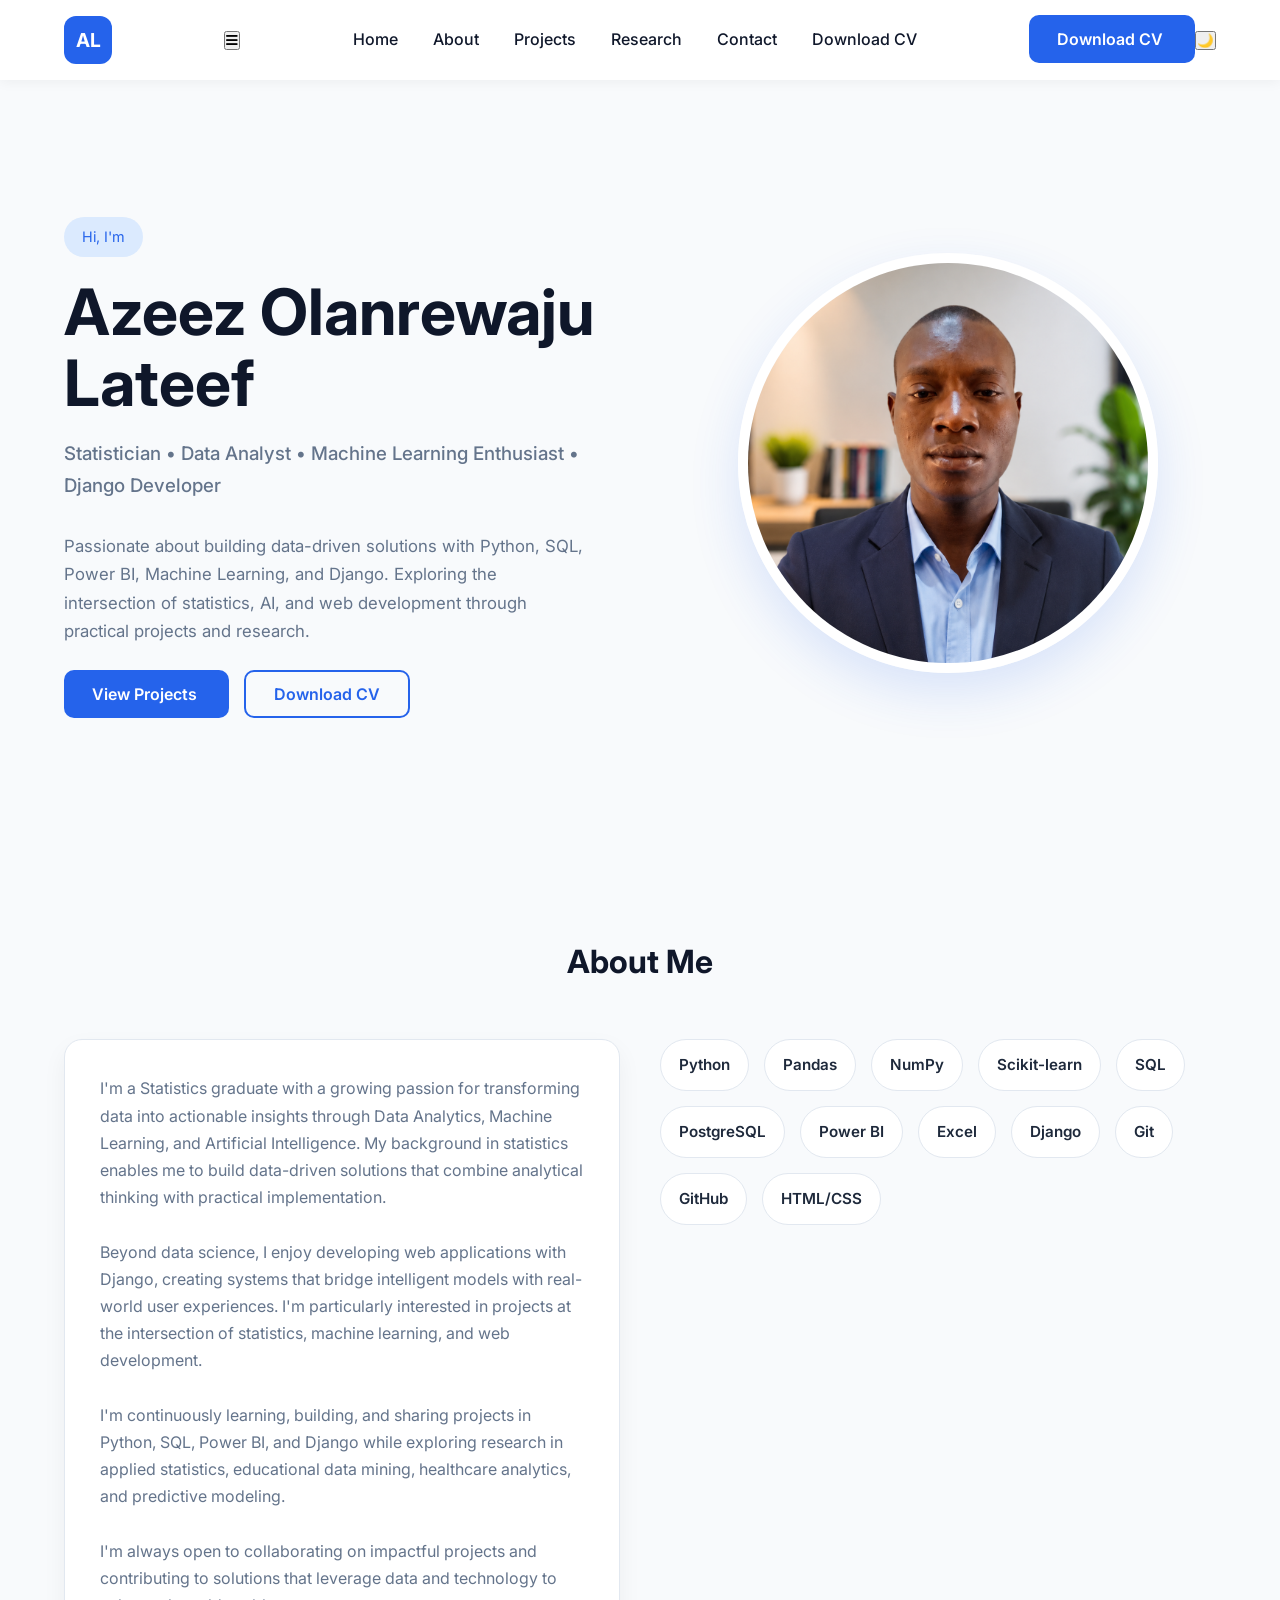
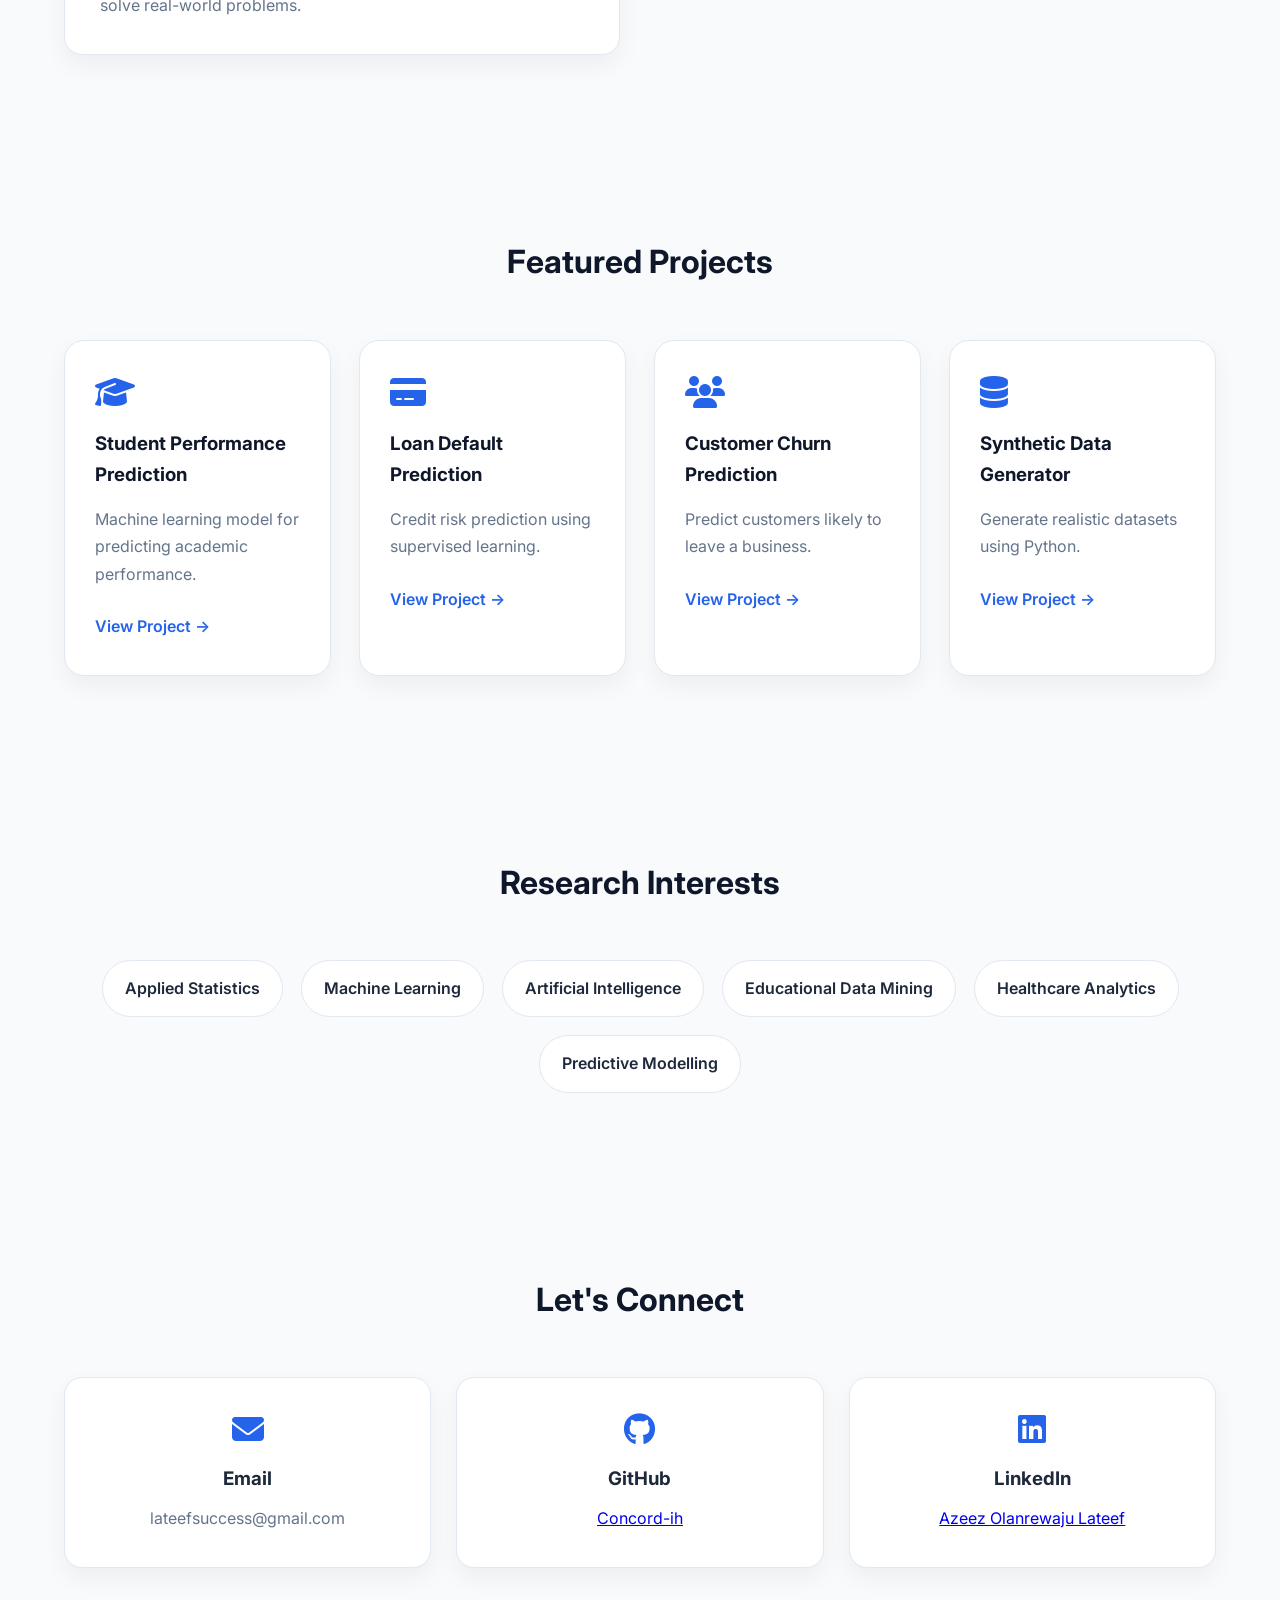
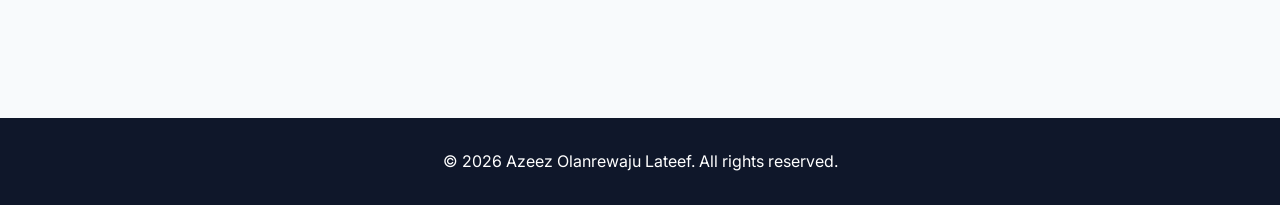
==== commit ef532d8a: "" ====
--- a/index.html
+++ b/index.html
@@ -28,35 +28,51 @@
 
 <header>
 
-    <nav class="container">
-
-        <div class="logo">
-            AL
-        </div>
-
-        <ul>
-
-            <li><a href="#home">Home</a></li>
-
-            <li><a href="#about">About</a></li>
-
-            <li><a href="#projects">Projects</a></li>
-
-            <li><a href="#research">Research</a></li>
-
-            <li><a href="#contact">Contact</a></li>
-
-        </ul>
-
-        <a href="assets/cv.pdf" class="btn" target="_blank">
-            Download CV
-        </a>
-
-        <button class="theme-btn">
-    🌙
-        </button>
-
-    </nav>
+    <nav class="container">
+
+    <div class="logo">AL</div>
+
+    <button class="menu-btn">
+        <i class="fa-solid fa-bars"></i>
+    </button>
+
+    <ul class="nav-links">
+
+        <li><a href="#home">Home</a></li>
+
+        <li><a href="#about">About</a></li>
+
+        <li><a href="#projects">Projects</a></li>
+
+        <li><a href="#research">Research</a></li>
+
+        <li><a href="#contact">Contact</a></li>
+
+        <li>
+            <a href="assets/cv.pdf" class="mobile-btn" target="_blank">
+                Download CV
+            </a>
+        </li>
+
+    </ul>
+
+    <div class="nav-right">
+
+        <a href="assets/cv.pdf"
+           class="btn desktop-btn"
+           target="_blank">
+
+            Download CV
+
+        </a>
+
+        <button class="theme-btn">
+            🌙
+        </button>
+
+    </div>
+
+</nav>
 
 </header>
 
--- a/css/style.css
+++ b/css/style.css
@@ -1,300 +1,300 @@
-/* ===========================
-   RESET
-=========================== */
-
-*{
-    margin:0;
-    padding:0;
-    box-sizing:border-box;
-}
-
-html{
-    scroll-behavior:smooth;
-}
-
-body{
-    font-family:'Inter',sans-serif;
-    background:#f8fafc;
-    color:#1e293b;
-    line-height:1.7;
-}
-
-/* ===========================
-   VARIABLES
-=========================== */
-
-:root{
-
-    --primary:#2563eb;
-    --dark:#0f172a;
-    --light:#ffffff;
-    --gray:#64748b;
-    --border:#e2e8f0;
-
-}
-
-/* ===========================
-   GLOBAL
-=========================== */
-
-.container{
-
-    width:90%;
-    max-width:1200px;
-    margin:auto;
-
-}
-
-section{
-
-    padding:90px 0;
-
-}
-
-.section-title{
-
-    text-align:center;
-    margin-bottom:50px;
-
-}
-
-.section-title h2{
-
-    font-size:2rem;
-    color:var(--dark);
-
-}
-
-/* ===========================
-   NAVBAR
-=========================== */
-
-header{
-
-    position:sticky;
-    top:0;
-    background:white;
-    z-index:1000;
-    box-shadow:0 2px 12px rgba(0,0,0,.05);
-
-}
-
-nav{
-
-    height:80px;
-
-    display:flex;
-
-    align-items:center;
-
-    justify-content:space-between;
-
-}
-
-.logo{
-
-    width:48px;
-
-    height:48px;
-
-    border-radius:12px;
-
-    background:var(--primary);
-
-    color:white;
-
-    display:flex;
-
-    justify-content:center;
-
-    align-items:center;
-
-    font-weight:700;
-
-    font-size:1.2rem;
-
-}
-
-nav ul{
-
-    list-style:none;
-
-    display:flex;
-
-    gap:35px;
-
-}
-
-nav ul li a{
-
-    text-decoration:none;
-
-    color:var(--dark);
-
-    font-weight:500;
-
-    transition:.3s;
-
-}
-
-nav ul li a:hover{
-
-    color:var(--primary);
-
-}
-
-/* ===========================
-   BUTTONS
-=========================== */
-
-.btn{
-
-    background:var(--primary);
-
-    color:white;
-
-    text-decoration:none;
-
-    padding:14px 28px;
-
-    border-radius:10px;
-
-    font-weight:600;
-
-    transition:.3s;
-
-}
-
-.btn:hover{
-
-    background:#1d4ed8;
-
-}
-
-.btn-outline{
-
-    border:2px solid var(--primary);
-
-    color:var(--primary);
-
-    text-decoration:none;
-
-    padding:12px 28px;
-
-    border-radius:10px;
-
-    font-weight:600;
-
-    margin-left:15px;
-
-    transition:.3s;
-
-}
-
-.btn-outline:hover{
-
-    background:var(--primary);
-
-    color:white;
-
-}
-
-/* ===========================
-   HERO
-=========================== */
-
-.hero{
-
-    display:grid;
-
-    grid-template-columns:1fr 1fr;
-
-    gap:80px;
-
-    align-items:center;
-
-    min-height:85vh;
-
-}
-
-.badge{
-
-    display:inline-block;
-
-    background:#dbeafe;
-
-    color:var(--primary);
-
-    padding:8px 18px;
-
-    border-radius:30px;
-
-    font-size:.9rem;
-
-    margin-bottom:20px;
-
-}
-
-.hero h1{
-
-    font-size:4rem;
-
-    line-height:1.1;
-
-    color:var(--dark);
-
-}
-
-.hero h3{
-
-    margin-top:20px;
-
-    color:var(--gray);
-
-    font-weight:500;
-
-}
-
-.hero p{
-
-    margin:30px 0;
-
-    font-size:1.05rem;
-
-    color:var(--gray);
-
-    max-width:520px;
-
-}
-
-.buttons{
-
-    margin-top:35px;
-
-}
-
-.hero-image{
-
-    display:flex;
-
-    justify-content:center;
-
-}
-
-.hero-image img{
-
-    width:420px;
-
-    height:420px;
-
-    border-radius:50%;
-
-    object-fit:cover;
-
-    border:10px solid white;
-
-    box-shadow:0 20px 50px rgba(37,99,235,.15);
-
+/* ===========================
+   RESET
+=========================== */
+
+*{
+    margin:0;
+    padding:0;
+    box-sizing:border-box;
+}
+
+html{
+    scroll-behavior:smooth;
+}
+
+body{
+    font-family:'Inter',sans-serif;
+    background:#f8fafc;
+    color:#1e293b;
+    line-height:1.7;
+}
+
+/* ===========================
+   VARIABLES
+=========================== */
+
+:root{
+
+    --primary:#2563eb;
+    --dark:#0f172a;
+    --light:#ffffff;
+    --gray:#64748b;
+    --border:#e2e8f0;
+
+}
+
+/* ===========================
+   GLOBAL
+=========================== */
+
+.container{
+
+    width:90%;
+    max-width:1200px;
+    margin:auto;
+
+}
+
+section{
+
+    padding:90px 0;
+
+}
+
+.section-title{
+
+    text-align:center;
+    margin-bottom:50px;
+
+}
+
+.section-title h2{
+
+    font-size:2rem;
+    color:var(--dark);
+
+}
+
+/* ===========================
+   NAVBAR
+=========================== */
+
+header{
+
+    position:sticky;
+    top:0;
+    background:white;
+    z-index:1000;
+    box-shadow:0 2px 12px rgba(0,0,0,.05);
+
+}
+
+nav{
+
+    height:80px;
+
+    display:flex;
+
+    align-items:center;
+
+    justify-content:space-between;
+
+}
+
+.logo{
+
+    width:48px;
+
+    height:48px;
+
+    border-radius:12px;
+
+    background:var(--primary);
+
+    color:white;
+
+    display:flex;
+
+    justify-content:center;
+
+    align-items:center;
+
+    font-weight:700;
+
+    font-size:1.2rem;
+
+}
+
+nav ul{
+
+    list-style:none;
+
+    display:flex;
+
+    gap:35px;
+
+}
+
+nav ul li a{
+
+    text-decoration:none;
+
+    color:var(--dark);
+
+    font-weight:500;
+
+    transition:.3s;
+
+}
+
+nav ul li a:hover{
+
+    color:var(--primary);
+
+}
+
+/* ===========================
+   BUTTONS
+=========================== */
+
+.btn{
+
+    background:var(--primary);
+
+    color:white;
+
+    text-decoration:none;
+
+    padding:14px 28px;
+
+    border-radius:10px;
+
+    font-weight:600;
+
+    transition:.3s;
+
+}
+
+.btn:hover{
+
+    background:#1d4ed8;
+
+}
+
+.btn-outline{
+
+    border:2px solid var(--primary);
+
+    color:var(--primary);
+
+    text-decoration:none;
+
+    padding:12px 28px;
+
+    border-radius:10px;
+
+    font-weight:600;
+
+    margin-left:15px;
+
+    transition:.3s;
+
+}
+
+.btn-outline:hover{
+
+    background:var(--primary);
+
+    color:white;
+
+}
+
+/* ===========================
+   HERO
+=========================== */
+
+.hero{
+
+    display:grid;
+
+    grid-template-columns:1fr 1fr;
+
+    gap:80px;
+
+    align-items:center;
+
+    min-height:85vh;
+
+}
+
+.badge{
+
+    display:inline-block;
+
+    background:#dbeafe;
+
+    color:var(--primary);
+
+    padding:8px 18px;
+
+    border-radius:30px;
+
+    font-size:.9rem;
+
+    margin-bottom:20px;
+
+}
+
+.hero h1{
+
+    font-size:4rem;
+
+    line-height:1.1;
+
+    color:var(--dark);
+
+}
+
+.hero h3{
+
+    margin-top:20px;
+
+    color:var(--gray);
+
+    font-weight:500;
+
+}
+
+.hero p{
+
+    margin:30px 0;
+
+    font-size:1.05rem;
+
+    color:var(--gray);
+
+    max-width:520px;
+
+}
+
+.buttons{
+
+    margin-top:35px;
+
+}
+
+.hero-image{
+
+    display:flex;
+
+    justify-content:center;
+
+}
+
+.hero-image img{
+
+    width:420px;
+
+    height:420px;
+
+    border-radius:50%;
+
+    object-fit:cover;
+
+    border:10px solid white;
+
+    box-shadow:0 20px 50px rgba(37,99,235,.15);
+
 }
 
 
@@ -576,210 +576,250 @@
 
 }
 
-/* ===========================
-   RESPONSIVE
-=========================== */
-
-@media (max-width:900px){
-
-    nav{
-
-        height:auto;
-
-        padding:20px 0;
-
-        flex-direction:column;
-
-        gap:20px;
-
-    }
-
-    nav ul{
-
-        flex-wrap:wrap;
-
-        justify-content:center;
-
-        gap:20px;
-
-    }
-
-.hero{
-
-    min-height:90vh;
-
-    display:grid;
-
-    grid-template-columns:1.2fr .8fr;
-
-    align-items:center;
-
-    gap:80px;
-
-}
-
-.hero h1{
-
-    font-size:4.8rem;
-
-    line-height:1.05;
-
-    color:#0f172a;
-
-    margin:25px 0;
-
-    letter-spacing:-2px;
-
-}
-
-.hero p{
-
-    max-width:550px;
-
-    font-size:1.15rem;
-
-    color:#64748b;
-
-}
-
-.hero-image{
-
-    display:flex;
-
-    justify-content:center;
-
-}
-
-.hero-image img{
-
-    width:380px;
-
-    height:380px;
-
-    object-fit:cover;
-
-    border-radius:24px;
-
-    box-shadow:0 25px 60px rgba(0,0,0,.12);
-
-}
-
-
-    .about-grid{
-
-        grid-template-columns:1fr;
-
-    }
-
-    .skills{
-
-        justify-content:center;
-
-    }
-
-}
-
-@media (max-width:600px){
-
-    section{
-
-        padding:70px 0;
-
-    }
-
-    .hero h1{
-
-        font-size:2.2rem;
-
-    }
-
-    .hero h3{
-
-        font-size:1rem;
-
-    }
-
-    .buttons{
-
-        display:flex;
-
-        flex-direction:column;
-
-        gap:15px;
-
-        align-items:center;
-
-    }
-
-    .btn-outline{
-
-        margin-left:0;
-
-    }
-
-    .section-title h2{
-
-        font-size:1.8rem;
-
-    }
-
-    .logo{
-
-        width:42px;
-
-        height:42px;
-
-    }
-
-}
-
-
-
-
-
-/* Dark Mode */
-
-.dark-mode{
-
-    background:#020617;
-    color:#e2e8f0;
-
-}
-
-
-.dark-mode header,
-.dark-mode .card,
-.dark-mode .about-card,
-.dark-mode .contact-card,
-.dark-mode .skills span,
-.dark-mode .research span{
-
-    background:#0f172a;
-    color:white;
-}
-
-
-.dark-mode h1,
-.dark-mode h2,
-.dark-mode h3{
-
-    color:white;
-
-}
-
-
-.dark-mode p{
-
-    color:#cbd5e1;
-
-}
-
-
-.theme-btn{
-
-    border:none;
-    background:none;
-    font-size:1.3rem;
-    cursor:pointer;
-
+
+
+/* ===========================
+   RESEARCH
+=========================== */
+
+.research{
+
+    display:flex;
+
+    flex-wrap:wrap;
+
+    justify-content:center;
+
+    gap:18px;
+
+}
+
+.research span{
+
+    background:white;
+
+    padding:14px 22px;
+
+    border-radius:999px;
+
+    border:1px solid var(--border);
+
+    font-weight:600;
+
+    transition:.3s;
+
+}
+
+.research span:hover{
+
+    background:var(--primary);
+
+    color:white;
+
+}
+
+/* ===========================
+   CONTACT
+=========================== */
+
+.contact-grid{
+
+    display:grid;
+
+    grid-template-columns:repeat(auto-fit,minmax(250px,1fr));
+
+    gap:25px;
+
+}
+
+.contact-card{
+
+    background:white;
+
+    padding:35px;
+
+    border-radius:18px;
+
+    border:1px solid var(--border);
+
+    text-align:center;
+
+    box-shadow:0 10px 25px rgba(15,23,42,.05);
+
+}
+
+.contact-card i{
+
+    font-size:2rem;
+
+    color:var(--primary);
+
+    margin-bottom:18px;
+
+}
+
+.contact-card h3{
+
+    margin-bottom:10px;
+
+}
+
+.contact-card p{
+
+    color:var(--gray);
+
+    word-break:break-word;
+
+}
+
+/* ===========================
+   FOOTER
+=========================== */
+
+footer{
+
+    background:var(--dark);
+
+    color:white;
+
+    text-align:center;
+
+    padding:30px 20px;
+
+    margin-top:60px;
+
+}
+
+/* ===========================
+   RESPONSIVE
+=========================== */
+
+@media (max-width:900px){
+
+    nav{
+
+        height:auto;
+
+        padding:20px 0;
+
+        flex-direction:column;
+
+        gap:20px;
+
+    }
+
+    nav ul{
+
+        flex-wrap:wrap;
+
+        justify-content:center;
+
+        gap:20px;
+
+    }
+
+    .hero{
+
+        grid-template-columns:1fr;
+
+        text-align:center;
+
+        gap:50px;
+
+        padding-top:40px;
+
+    }
+
+    .hero p{
+
+        margin:25px auto;
+
+    }
+
+    .hero-image{
+
+        order:-1;
+
+    }
+
+    .hero-image img{
+
+        width:280px;
+
+        height:280px;
+
+    }
+
+    .hero h1{
+
+        font-size:2.6rem;
+
+    }
+
+    .about-grid{
+
+        grid-template-columns:1fr;
+
+    }
+
+    .skills{
+
+        justify-content:center;
+
+    }
+
+}
+
+@media (max-width:600px){
+
+    section{
+
+        padding:70px 0;
+
+    }
+
+    .hero h1{
+
+        font-size:2.2rem;
+
+    }
+
+    .hero h3{
+
+        font-size:1rem;
+
+    }
+
+    .buttons{
+
+        display:flex;
+
+        flex-direction:column;
+
+        gap:15px;
+
+        align-items:center;
+
+    }
+
+    .btn-outline{
+
+        margin-left:0;
+
+    }
+
+    .section-title h2{
+
+        font-size:1.8rem;
+
+    }
+
+    .logo{
+
+        width:42px;
+
+        height:42px;
+
+    }
+
 }
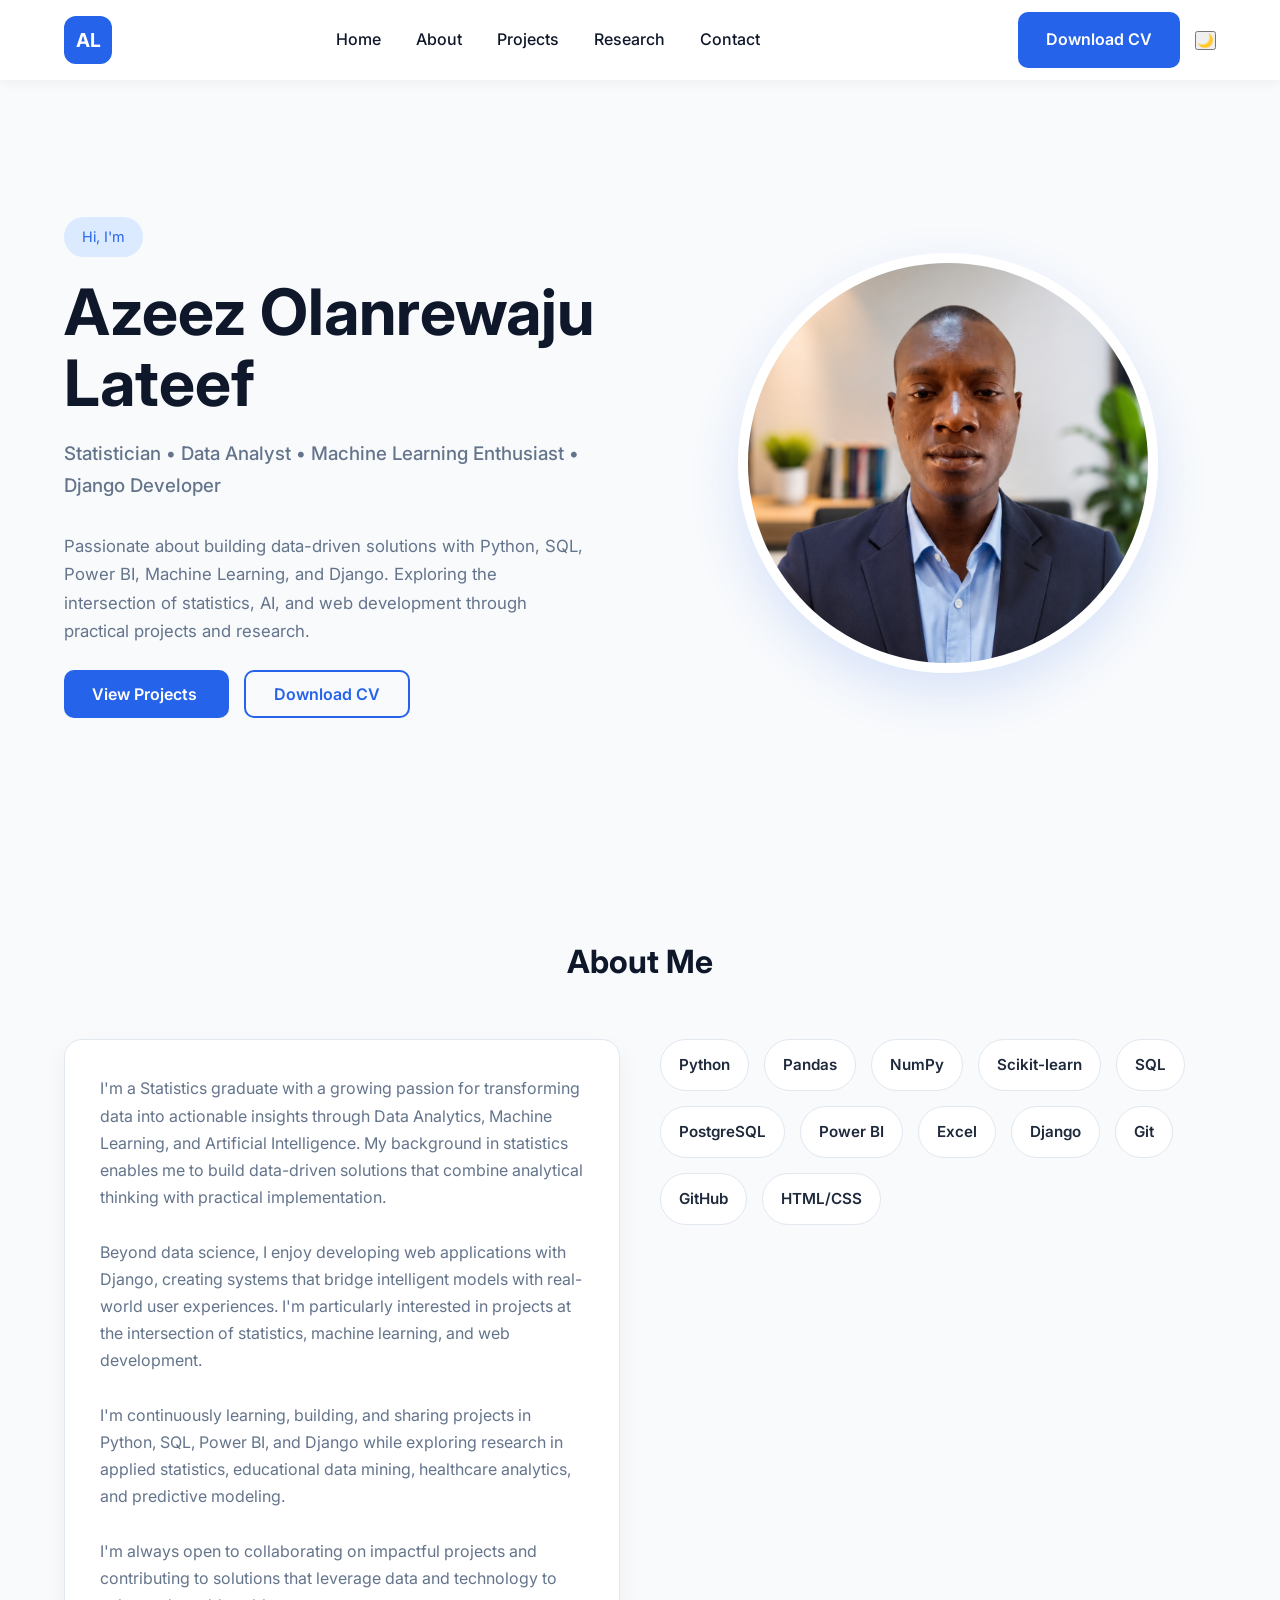
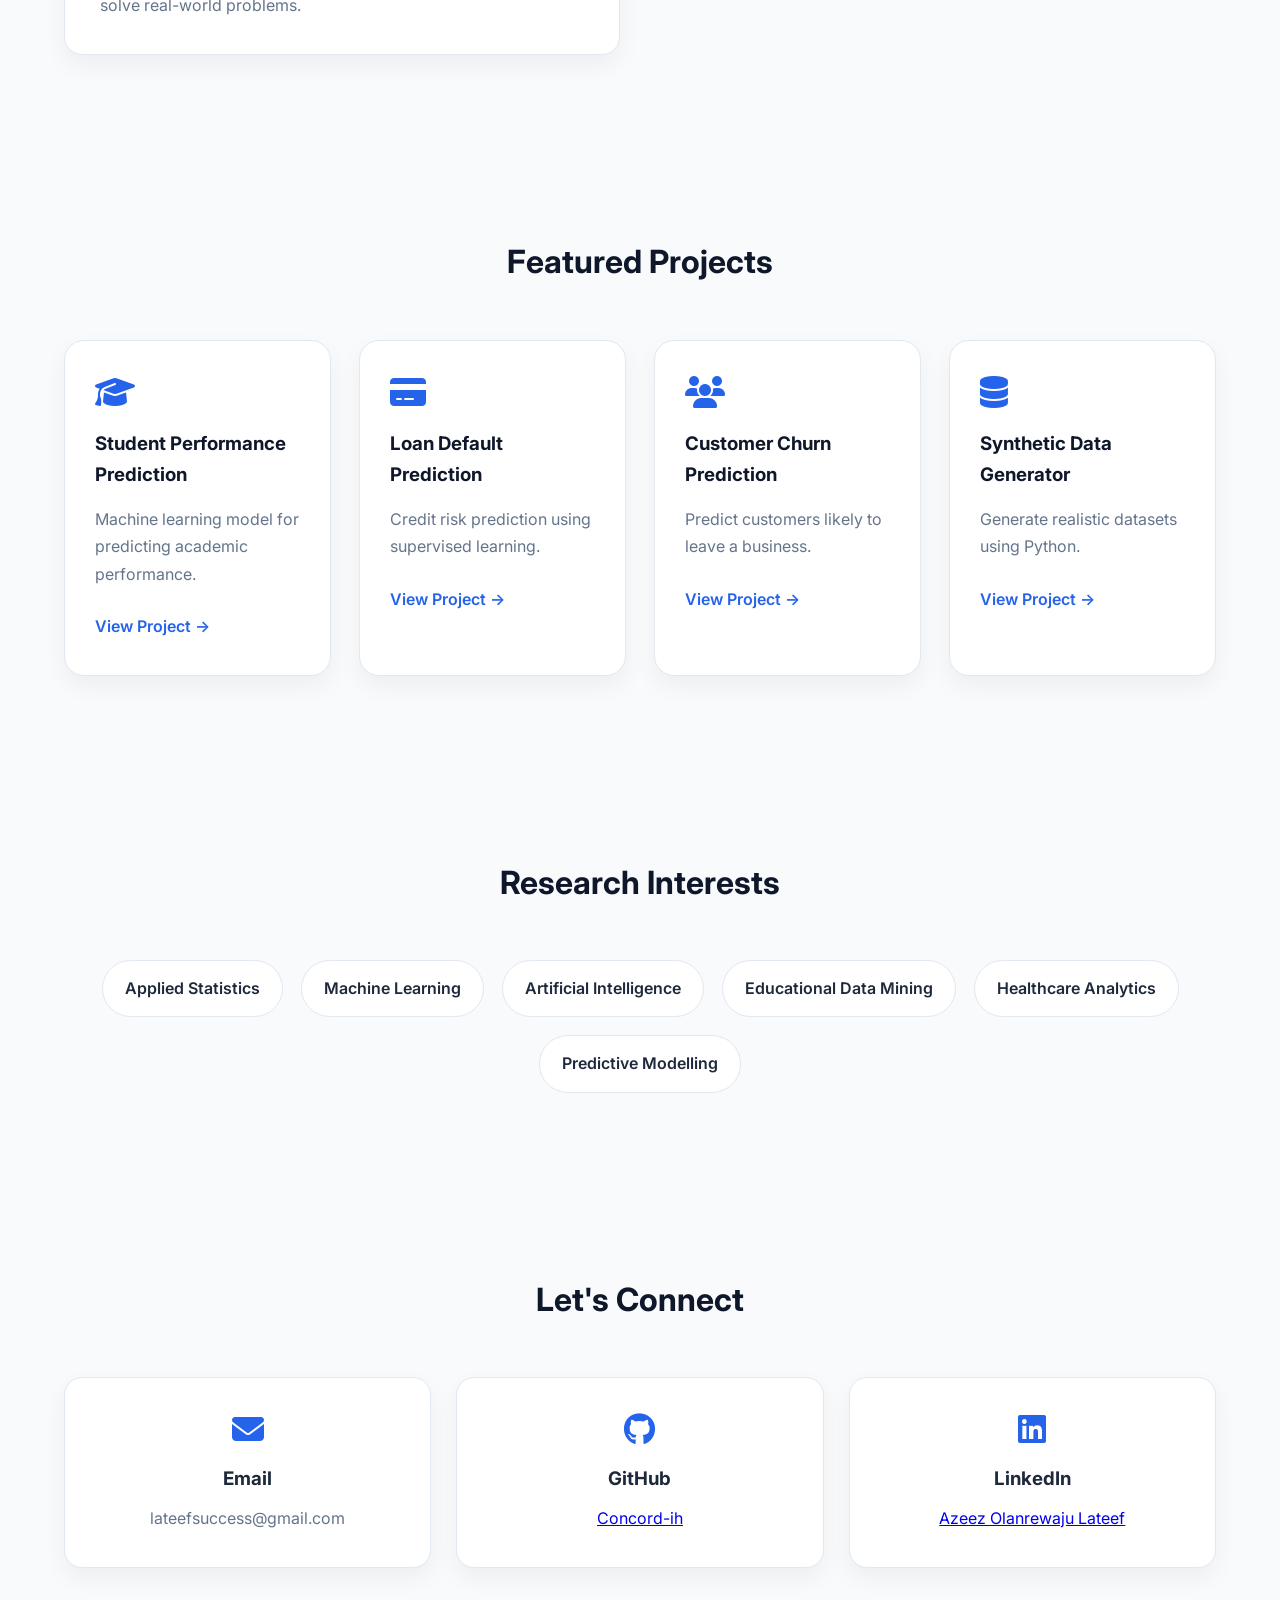
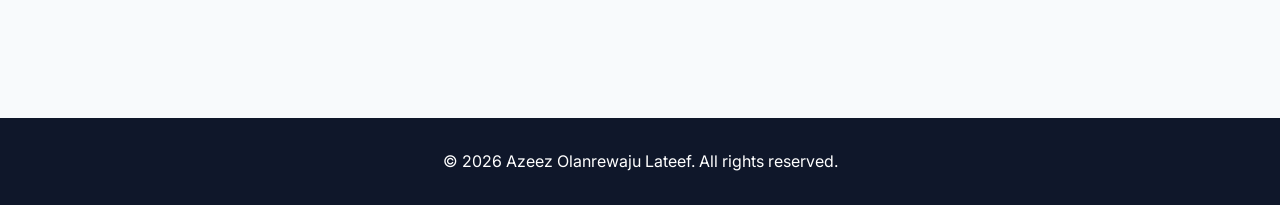
==== commit 429ec2ba: "" ====
--- a/index.html
+++ b/index.html
@@ -31,10 +31,6 @@
     <nav class="container">
 
     <div class="logo">AL</div>
-
-    <button class="menu-btn">
-        <i class="fa-solid fa-bars"></i>
-    </button>
 
     <ul class="nav-links">
 
@@ -66,6 +62,10 @@
 
         </a>
 
+        <button class="menu-btn">
+            <i class="fa-solid fa-bars"></i>
+        </button>
+
         <button class="theme-btn">
             🌙
         </button>
--- a/css/style.css
+++ b/css/style.css
@@ -693,133 +693,129 @@
 /* ===========================
    RESPONSIVE
 =========================== */
-
-@media (max-width:900px){
+/* ===========================
+   NAVBAR
+=========================== */
+
+.nav-right{
+    display:flex;
+    align-items:center;
+    gap:15px;
+}
+
+.menu-btn{
+    display:none;
+    background:none;
+    border:none;
+    font-size:1.8rem;
+    cursor:pointer;
+}
+
+.mobile-btn{
+    display:none;
+}
+
+/* ===========================
+   RESPONSIVE
+=========================== */
+
+@media(max-width:768px){
 
     nav{
-
-        height:auto;
-
-        padding:20px 0;
-
+        height:70px;
+        display:flex;
+        justify-content:space-between;
+        align-items:center;
+    }
+
+    .desktop-btn{
+        display:none;
+    }
+
+    .theme-btn{
+        display:none;
+    }
+
+    .menu-btn{
+        display:block;
+    }
+
+    .nav-links{
+        display:none;
+        position:absolute;
+        top:70px;
+        left:0;
+        width:100%;
+        background:#fff;
         flex-direction:column;
-
+        align-items:center;
         gap:20px;
-
-    }
-
-    nav ul{
-
-        flex-wrap:wrap;
-
+        padding:30px 0;
+        box-shadow:0 8px 20px rgba(0,0,0,.08);
+    }
+
+    .nav-links.active{
+        display:flex;
+    }
+
+    .mobile-btn{
+        display:inline-block;
+        background:#2563eb;
+        color:#fff;
+        padding:12px 20px;
+        border-radius:8px;
+    }
+
+    .hero{
+        grid-template-columns:1fr;
+        text-align:center;
+        gap:40px;
+        min-height:auto;
+        padding-top:40px;
+    }
+
+    .hero-image{
+        order:-1;
+    }
+
+    .hero-image img{
+        width:260px;
+        height:260px;
+    }
+
+    .hero h1{
+        font-size:2.4rem;
+    }
+
+    .hero p{
+        margin:25px auto;
+    }
+
+    .buttons{
+        display:flex;
+        flex-direction:column;
+        gap:15px;
+        align-items:center;
+    }
+
+    .about-grid{
+        grid-template-columns:1fr;
+    }
+
+    .skills{
         justify-content:center;
-
-        gap:20px;
-
-    }
-
-    .hero{
-
-        grid-template-columns:1fr;
-
-        text-align:center;
-
-        gap:50px;
-
-        padding-top:40px;
-
-    }
-
-    .hero p{
-
-        margin:25px auto;
-
-    }
-
-    .hero-image{
-
-        order:-1;
-
-    }
-
-    .hero-image img{
-
-        width:280px;
-
-        height:280px;
-
-    }
+    }
+
+}
+
+@media(max-width:480px){
 
     .hero h1{
-
-        font-size:2.6rem;
-
-    }
-
-    .about-grid{
-
-        grid-template-columns:1fr;
-
-    }
-
-    .skills{
-
-        justify-content:center;
-
-    }
-
-}
-
-@media (max-width:600px){
-
-    section{
-
-        padding:70px 0;
-
-    }
-
-    .hero h1{
-
-        font-size:2.2rem;
-
-    }
-
-    .hero h3{
-
-        font-size:1rem;
-
-    }
-
-    .buttons{
-
-        display:flex;
-
-        flex-direction:column;
-
-        gap:15px;
-
-        align-items:center;
-
-    }
-
-    .btn-outline{
-
-        margin-left:0;
-
+        font-size:2rem;
     }
 
     .section-title h2{
-
-        font-size:1.8rem;
-
-    }
-
-    .logo{
-
-        width:42px;
-
-        height:42px;
-
+        font-size:1.7rem;
     }
 
 }
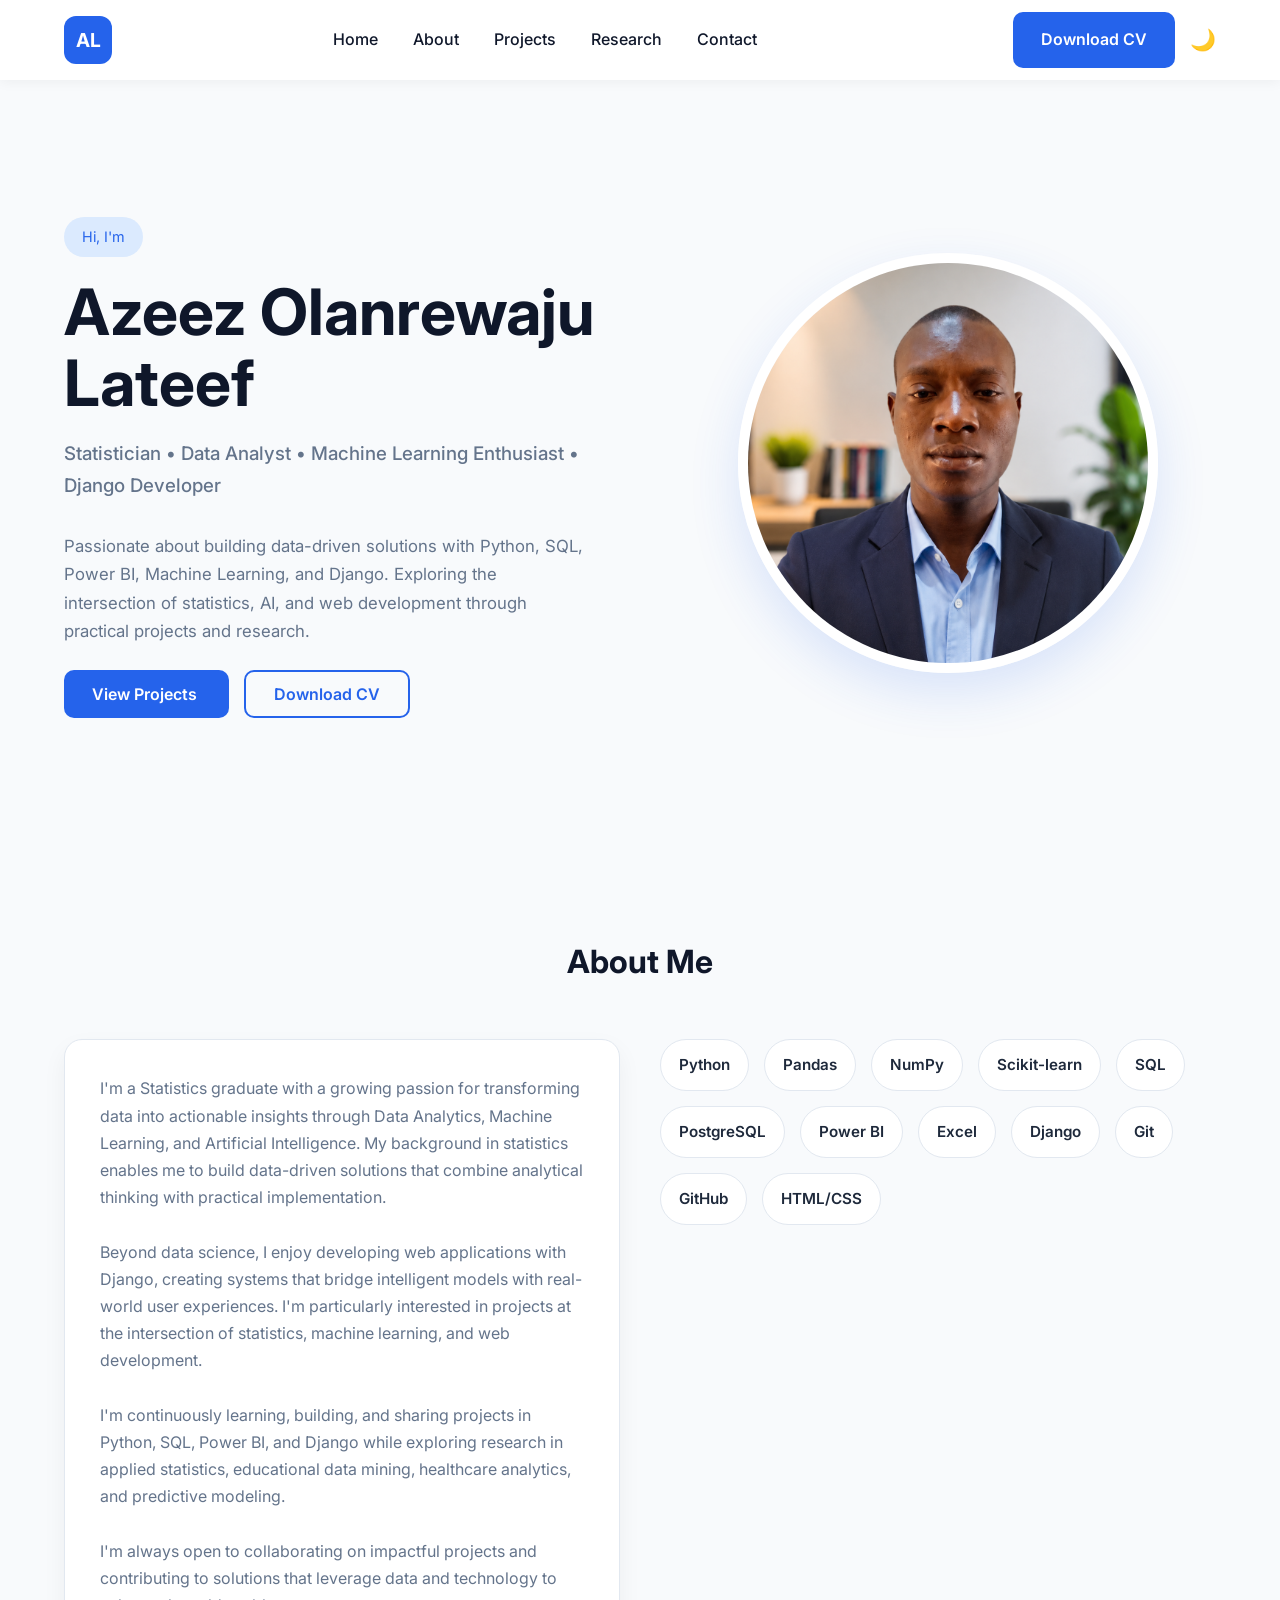
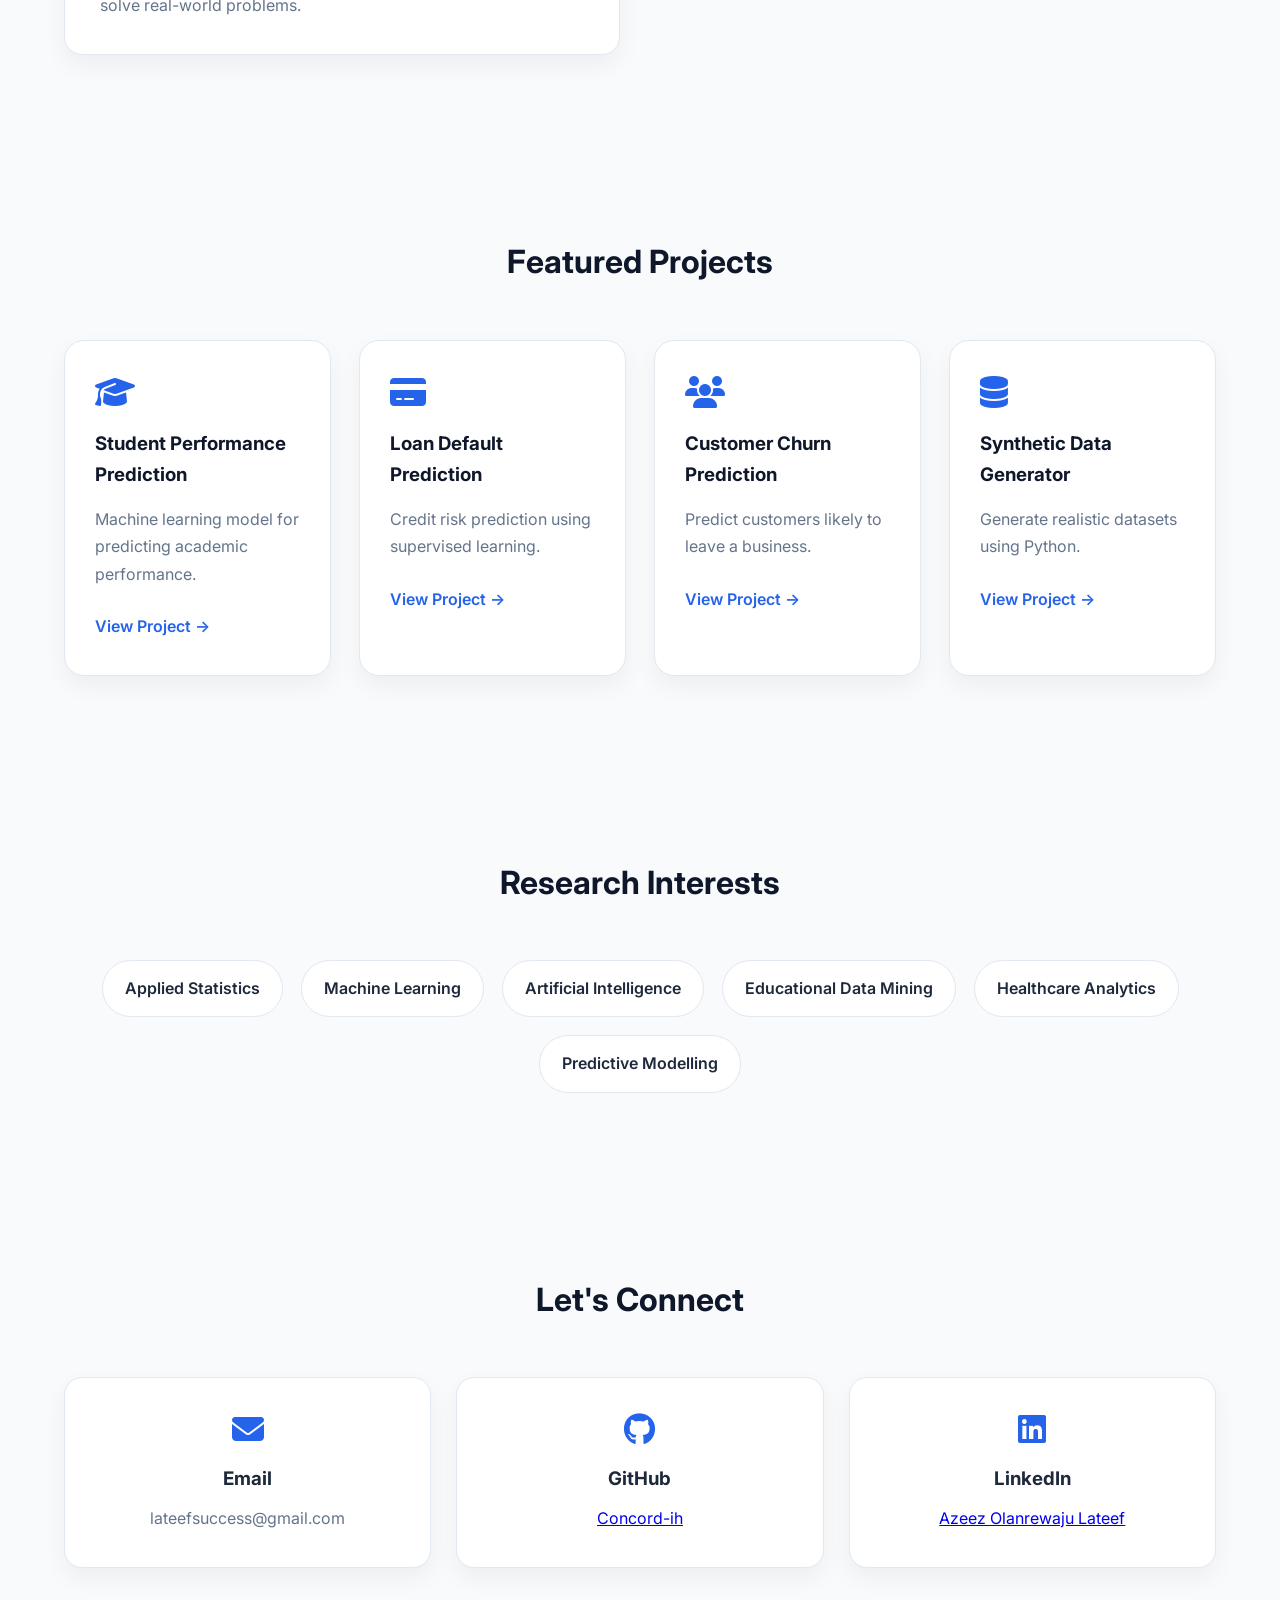
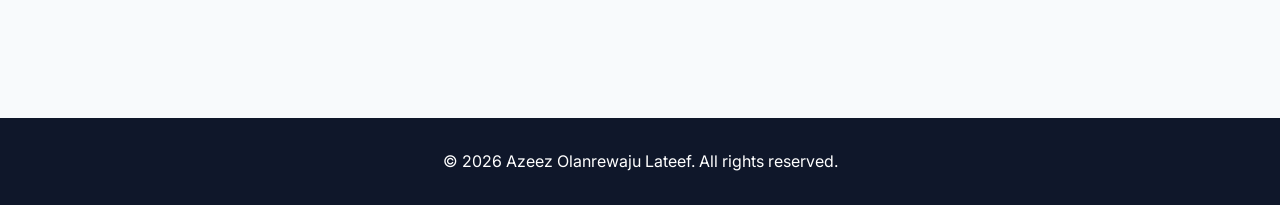
==== commit eef765a9: "Update index.html" ====
--- a/index.html
+++ b/index.html
@@ -28,50 +28,50 @@
 
 <header>
 
-    <nav class="container">
-
-    <div class="logo">AL</div>
-
-    <ul class="nav-links">
-
-        <li><a href="#home">Home</a></li>
-
-        <li><a href="#about">About</a></li>
-
-        <li><a href="#projects">Projects</a></li>
-
-        <li><a href="#research">Research</a></li>
-
-        <li><a href="#contact">Contact</a></li>
-
-        <li>
-            <a href="assets/cv.pdf" class="mobile-btn" target="_blank">
-                Download CV
-            </a>
-        </li>
-
-    </ul>
-
-    <div class="nav-right">
-
-        <a href="assets/cv.pdf"
-           class="btn desktop-btn"
-           target="_blank">
-
-            Download CV
-
-        </a>
-
-        <button class="menu-btn">
-            <i class="fa-solid fa-bars"></i>
-        </button>
-
-        <button class="theme-btn">
-            🌙
-        </button>
-
-    </div>
-
+    <nav class="container">
+
+    <div class="logo">AL</div>
+
+    <ul class="nav-links">
+
+        <li><a href="#home">Home</a></li>
+
+        <li><a href="#about">About</a></li>
+
+        <li><a href="#projects">Projects</a></li>
+
+        <li><a href="#research">Research</a></li>
+
+        <li><a href="#contact">Contact</a></li>
+
+        <li>
+            <a href="assets/concord resume.pdf" class="mobile-btn" target="_blank">
+                Download CV
+            </a>
+        </li>
+
+    </ul>
+
+    <div class="nav-right">
+
+        <a href="assets/concord resume.pdf"
+           class="btn desktop-btn"
+           target="_blank">
+
+            Download CV
+
+        </a>
+
+        <button class="menu-btn">
+            <i class="fa-solid fa-bars"></i>
+        </button>
+
+        <button class="theme-btn">
+            🌙
+        </button>
+
+    </div>
+
 </nav>
 
 </header>
@@ -425,6 +425,8 @@
 
 </footer>
 
+    <script src="js/script.js"></script>
+
 </body>
 
-</html>+</html>
--- a/css/style.css
+++ b/css/style.css
@@ -818,4 +818,55 @@
         font-size:1.7rem;
     }
 
+}
+
+
+
+
+
+/* Dark Mode */
+
+.dark-mode{
+
+    background:#020617;
+    color:#e2e8f0;
+
+}
+
+
+.dark-mode header,
+.dark-mode .card,
+.dark-mode .about-card,
+.dark-mode .contact-card,
+.dark-mode .skills span,
+.dark-mode .research span{
+
+    background:#0f172a;
+    color:white;
+}
+
+
+.dark-mode h1,
+.dark-mode h2,
+.dark-mode h3{
+
+    color:white;
+
+}
+
+
+.dark-mode p{
+
+    color:#cbd5e1;
+
+}
+
+
+.theme-btn{
+
+    border:none;
+    background:none;
+    font-size:1.3rem;
+    cursor:pointer;
+
 }
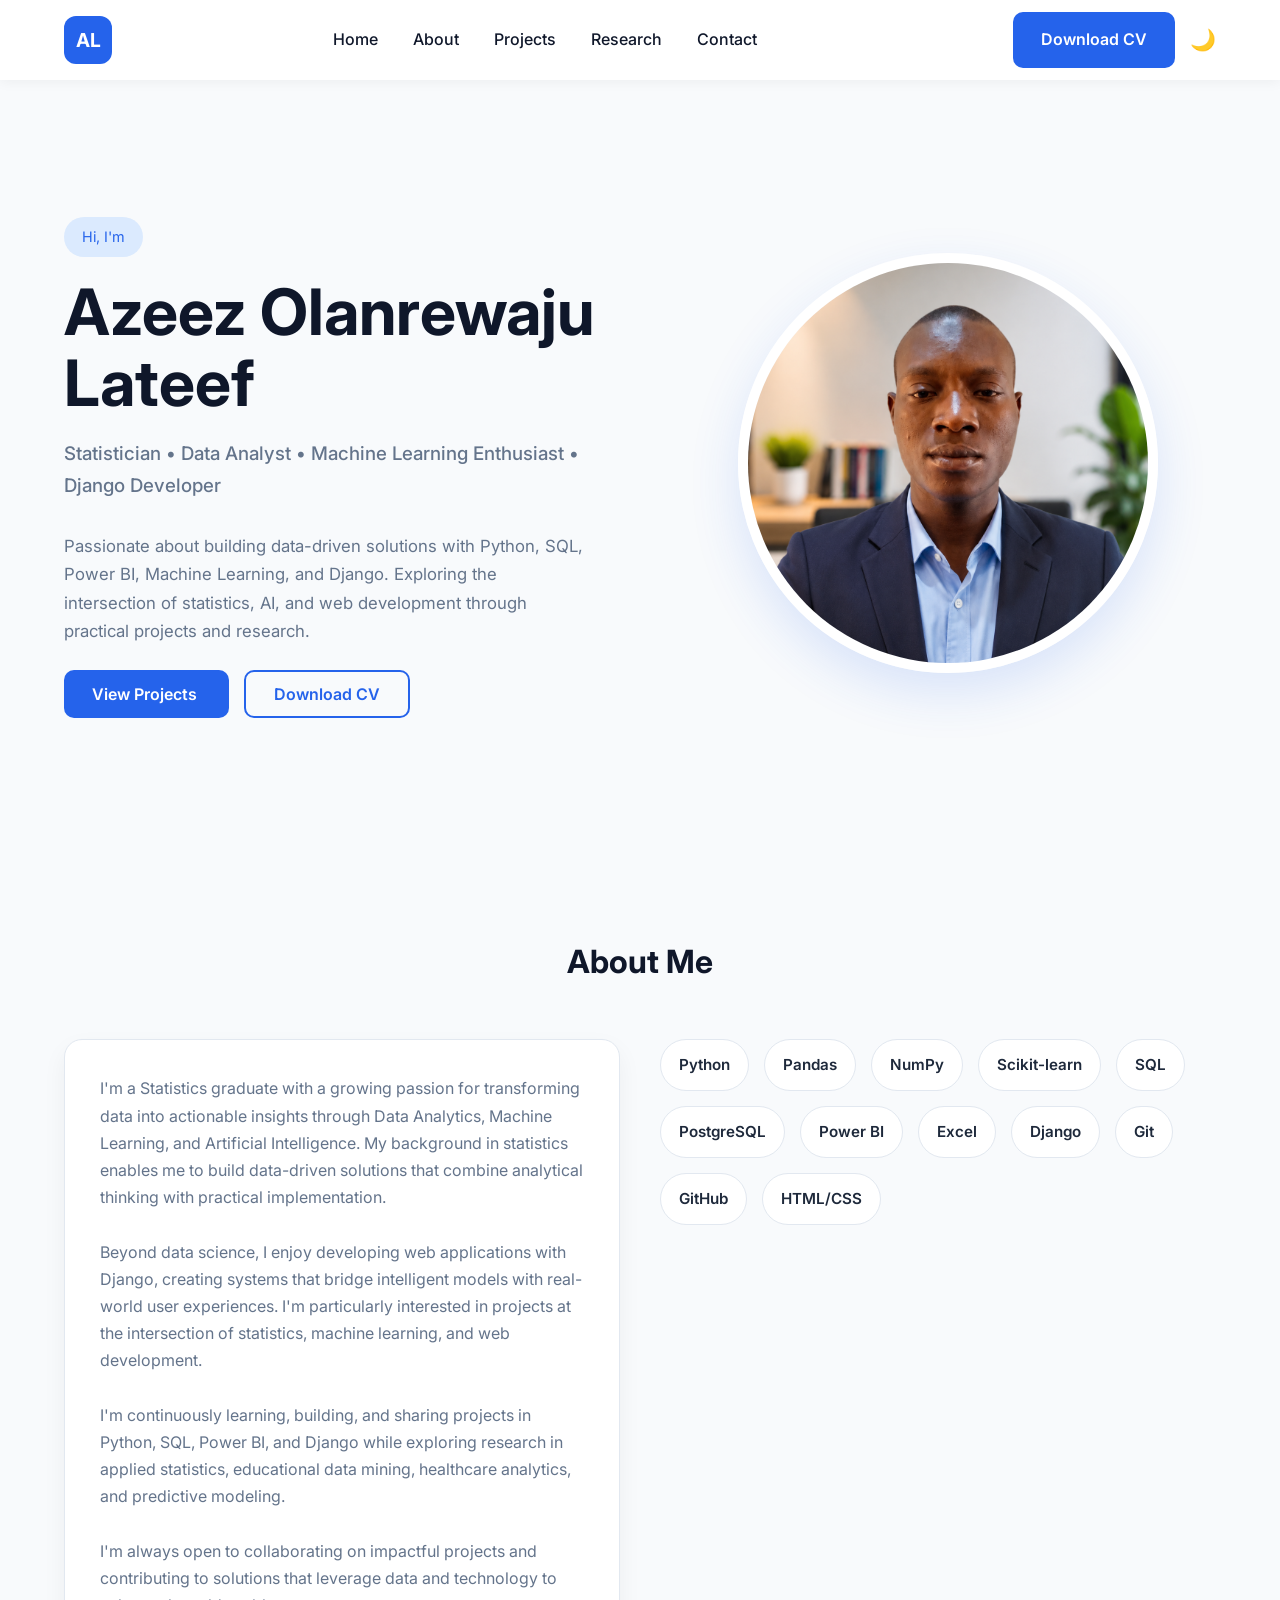
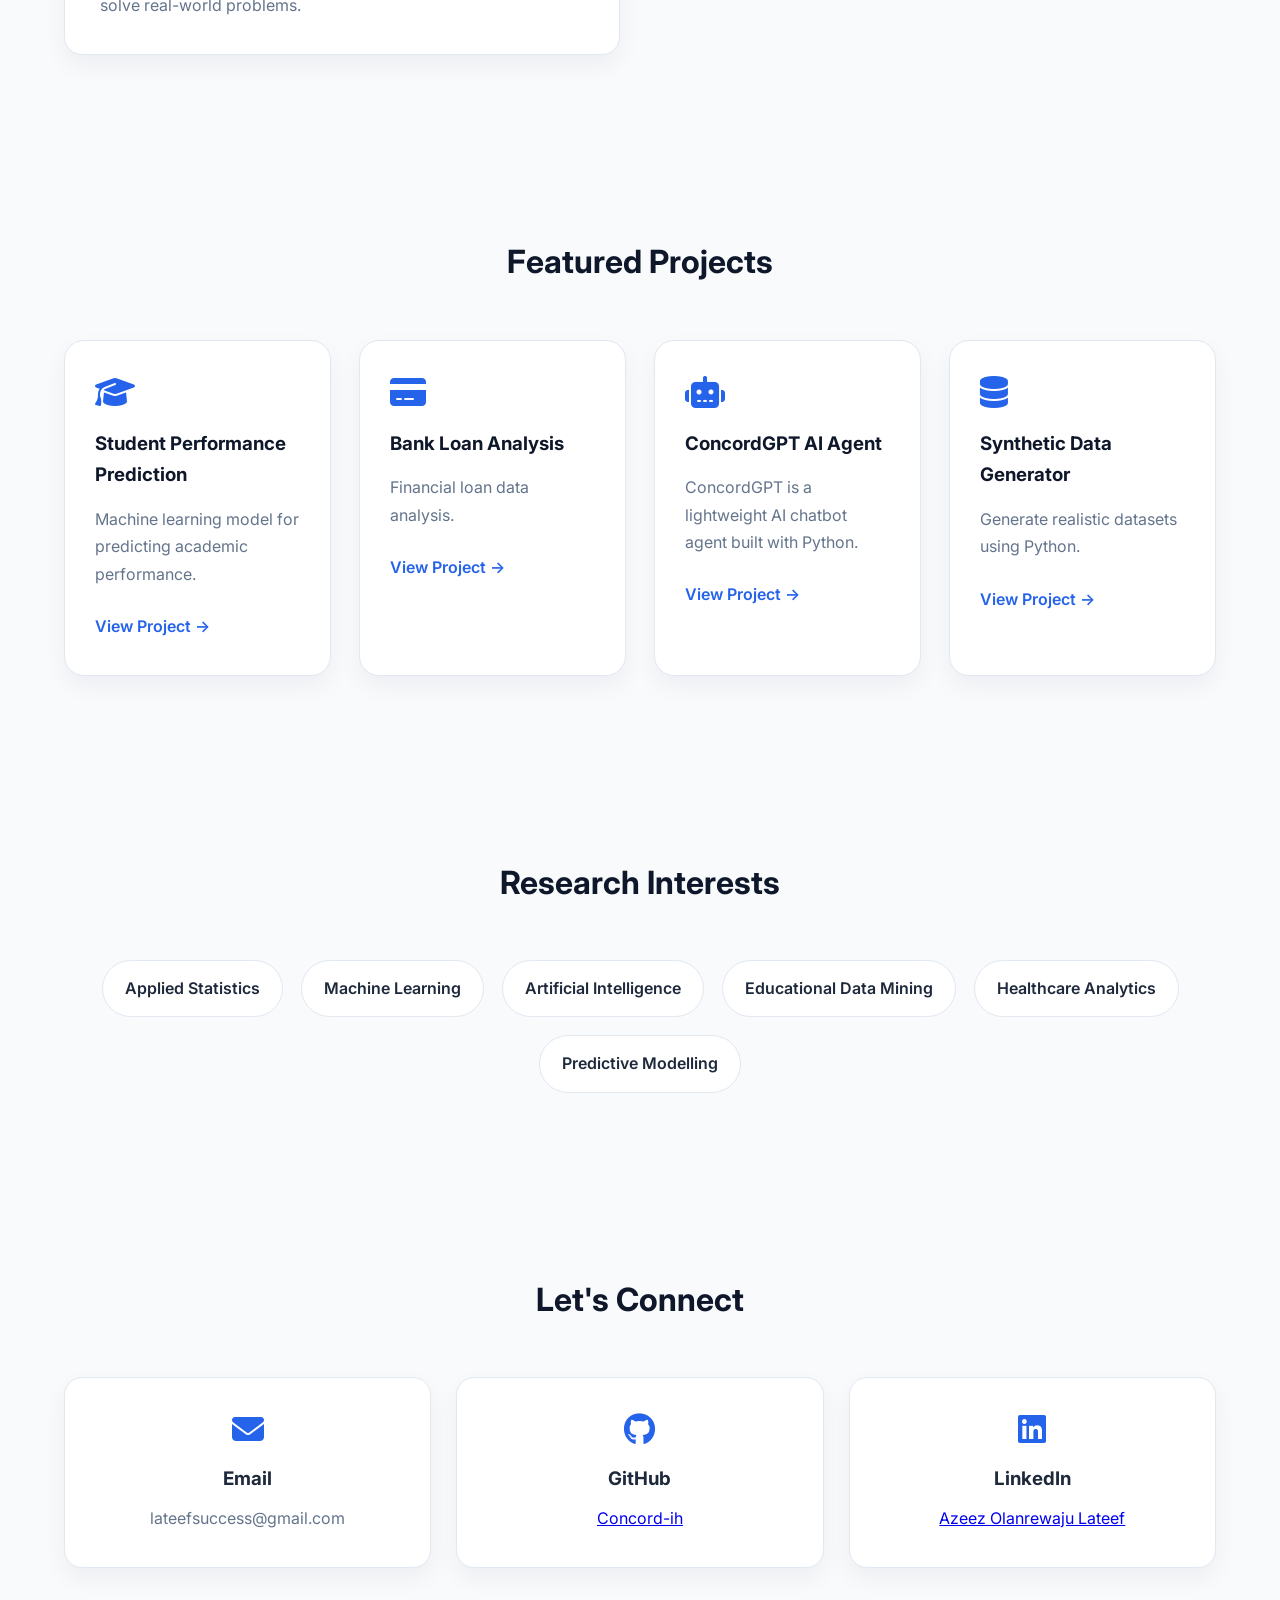
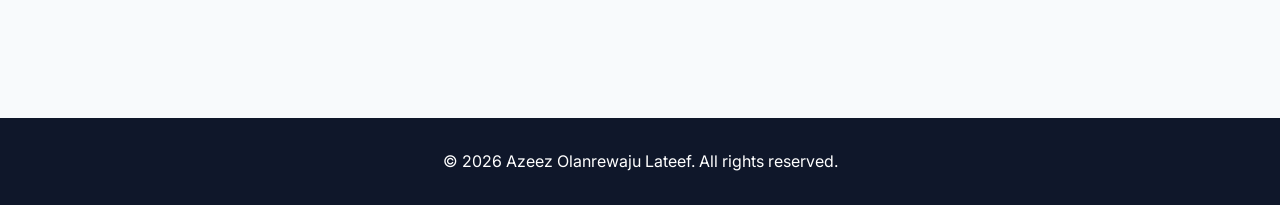
==== commit 49e9542e: "Update index.html" ====
--- a/index.html
+++ b/index.html
@@ -114,7 +114,7 @@
 
             </a>
 
-            <a href="assets/cv.pdf"
+            <a href="assets/concord resume.pdf"
             class="btn-outline"
             target="_blank">
 
@@ -256,7 +256,7 @@
 
             </p>
 
-            <a href="#">View Project →</a>
+            <a href="https://github.com/Concord-ih/Student-Performance-Predictor">View Project →</a>
 
         </div>
 
@@ -268,17 +268,17 @@
 
             <h3>
 
-                Loan Default Prediction
+                Bank Loan Analysis
 
             </h3>
 
             <p>
 
-                Credit risk prediction using supervised learning.
-
-            </p>
-
-            <a href="#">View Project →</a>
+                Financial loan data analysis.
+
+            </p>
+
+            <a href="https://github.com/Concord-ih/Bank-Loan-Analysis">View Project →</a>
 
         </div>
 
@@ -286,21 +286,21 @@
 
         <div class="card">
 
-            <i class="fa-solid fa-users"></i>
+            <i class="fa-solid fa-robot"></i>
 
             <h3>
 
-                Customer Churn Prediction
+                ConcordGPT AI Agent
 
             </h3>
 
             <p>
 
-                Predict customers likely to leave a business.
-
-            </p>
-
-            <a href="#">View Project →</a>
+                ConcordGPT is a lightweight AI chatbot agent built with Python.
+
+            </p>
+
+            <a href="https://github.com/Concord-ih/Concord-AI-Agent">View Project →</a>
 
         </div>
 
@@ -322,7 +322,7 @@
 
             </p>
 
-            <a href="#">View Project →</a>
+            <a href="https://github.com/Concord-ih/Synthetic-Data-Generator">View Project →</a>
 
         </div>
 
